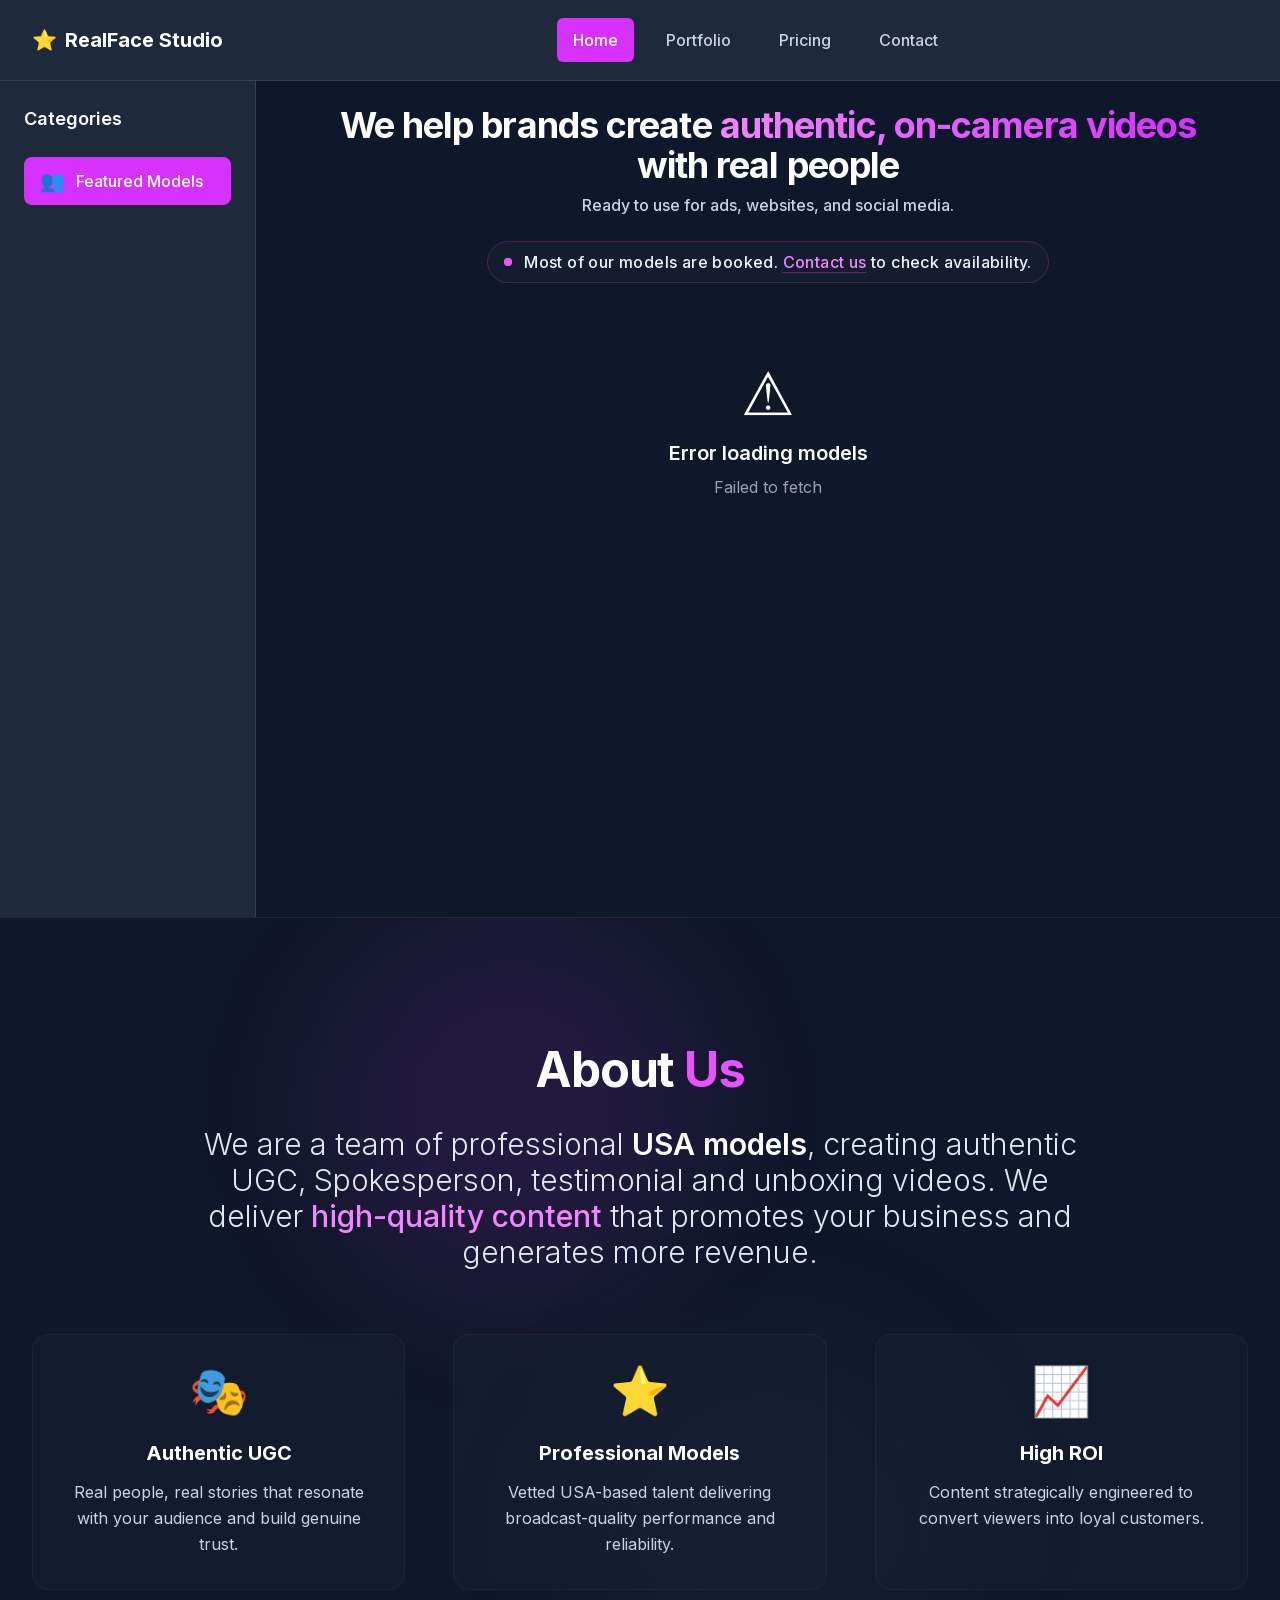
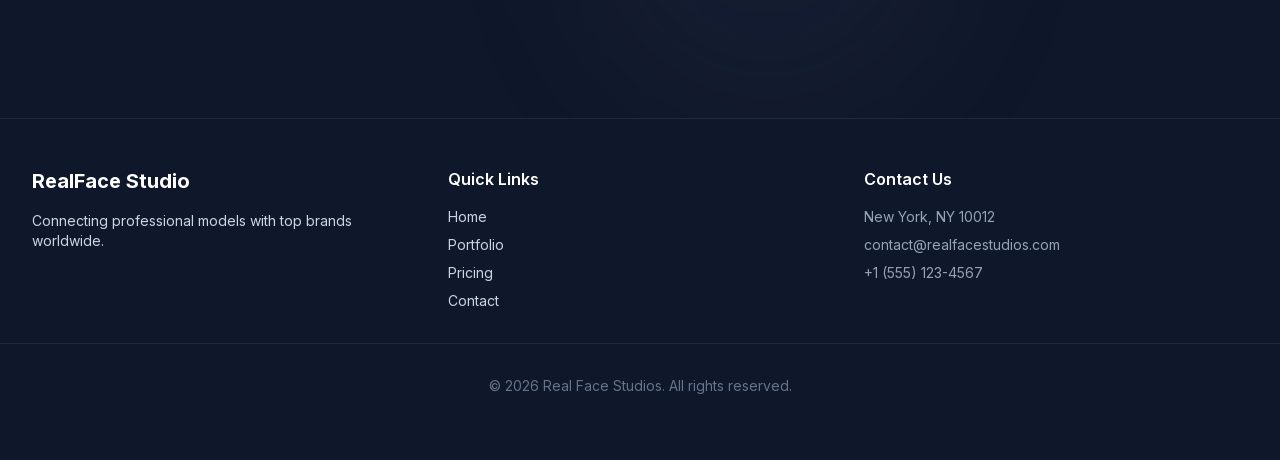
==== index.html @ 6bf62b98 "initial commit of realface studio app" ====
<!DOCTYPE html><html lang="en"><head><meta charSet="utf-8"/><meta name="viewport" content="width=device-width, initial-scale=1"/><link rel="preload" href="/_next/static/media/e4af272ccee01ff0-s.p.woff2" as="font" crossorigin="" type="font/woff2"/><link rel="stylesheet" href="/_next/static/css/78fd6d817c1ef994.css" crossorigin="" data-precedence="next"/><link rel="preload" as="script" fetchPriority="low" href="/_next/static/chunks/webpack-d167e881cf4f05d1.js" crossorigin=""/><script src="/_next/static/chunks/fd9d1056-32ebfd89680de79d.js" async="" crossorigin=""></script><script src="/_next/static/chunks/472-3ddfe5df2a9d2d48.js" async="" crossorigin=""></script><script src="/_next/static/chunks/main-app-21e04f82b79b4513.js" async="" crossorigin=""></script><script src="/_next/static/chunks/569-47d28bf33d768917.js" async=""></script><script src="/_next/static/chunks/846-f56c59300eda2d5d.js" async=""></script><script src="/_next/static/chunks/648-46286bd0dc8b2770.js" async=""></script><script src="/_next/static/chunks/app/page-80aabc726f6070ac.js" async=""></script><script src="/_next/static/chunks/app/layout-02c7192b5a749764.js" async=""></script><title>RealFace Studio - Professional Modeling Agency</title><meta name="description" content="RealFace Studio connects professional models with top brands for UGC, commercials, and more."/><link rel="shortcut icon" href="/icon.svg"/><link rel="icon" href="/icon.svg"/><link rel="apple-touch-icon" href="/icon.svg"/><meta name="next-size-adjust"/><script src="/_next/static/chunks/polyfills-c67a75d1b6f99dc8.js" crossorigin="" noModule=""></script></head><body class="__className_f367f3"><div class="flex flex-col min-h-screen"><div class="flex-grow"><div class="min-h-screen bg-primary-900"><header class="bg-primary-800 border-b border-primary-700 sticky top-0 z-40"><div class="max-w-7xl mx-auto px-3 sm:px-4 lg:px-8"><div class="flex justify-between items-center h-16 sm:h-20"><div class="flex items-center min-w-0"><div class="flex-shrink-0"><a class="flex items-center gap-1.5 sm:gap-2" href="/"><h1 class="text-base sm:text-xl font-bold text-white flex items-center gap-1.5 sm:gap-2"><span class="text-accent-500">⭐</span><span class="truncate">RealFace Studio</span></h1></a></div></div><nav class="hidden md:block"><div class="ml-10 flex items-baseline space-x-4"><a class="px-4 py-2.5 rounded-md text-base font-medium transition-colors text-white bg-accent-600" href="/">Home</a><a class="px-4 py-2.5 rounded-md text-base font-medium transition-colors text-primary-300 hover:text-white hover:bg-primary-700" href="/portfolio/">Portfolio</a><a class="px-4 py-2.5 rounded-md text-base font-medium transition-colors text-primary-300 hover:text-white hover:bg-primary-700" href="/pricing/">Pricing</a><a class="px-4 py-2.5 rounded-md text-base font-medium transition-colors text-primary-300 hover:text-white hover:bg-primary-700" href="/contact/">Contact</a></div></nav><div class="flex items-center gap-2 sm:gap-4"><button class="md:hidden text-primary-300 hover:text-white p-2 rounded-md transition-colors"><svg class="w-6 h-6" fill="none" stroke="currentColor" viewBox="0 0 24 24"><path stroke-linecap="round" stroke-linejoin="round" stroke-width="2" d="M4 6h16M4 12h16M4 18h16"></path></svg></button></div></div></div></header><div class="flex flex-col lg:flex-row"><div class="hidden lg:block"><aside class="hidden lg:block w-64 bg-primary-800 border-r border-primary-700 min-h-[calc(100vh-4rem)] sticky top-16"><div class="p-4 lg:p-6"><h3 class="text-lg font-semibold text-white mb-6">Categories</h3><nav class="space-y-2"><button class="category-btn active"><span class="text-xl w-6 h-6 flex items-center justify-center flex-shrink-0"><span>👥</span></span><span class="font-medium">Featured Models</span></button></nav></div></aside></div><div class="lg:hidden bg-primary-800 border-b border-primary-700 px-4 py-3 overflow-x-auto"><div class="flex gap-2 min-w-max"><button class="px-4 py-2 rounded-md text-sm font-medium whitespace-nowrap transition-colors bg-accent-600 text-white"><span class="mr-2">👥</span>Featured Models</button></div></div><main class="flex-1 pt-2 sm:pt-4 lg:pt-6 px-3 sm:px-4 lg:px-6"><div class="max-w-[1440px] mx-auto"><div class="mb-4 sm:mb-6 text-center max-w-4xl mx-auto"><h1 class="text-2xl sm:text-3xl md:text-4xl font-bold text-white mb-2 leading-tight tracking-tight">We help brands create <span class="text-transparent bg-clip-text bg-gradient-to-r from-accent-400 to-accent-600">authentic, on-camera videos</span> with real people</h1><p class="text-sm sm:text-base text-primary-300 font-medium">Ready to use for ads, websites, and social media.</p></div><div class="mb-4 flex justify-center"><button class="group relative px-4 py-2 bg-primary-800/40 backdrop-blur-md border border-accent-500/20 rounded-full overflow-hidden transition-all duration-500 hover:border-accent-500/50 hover:shadow-[0_0_30px_rgba(var(--accent-rgb),0.15)] hover:scale-[1.02] active:scale-95"><div class="flex items-center gap-3 text-sm sm:text-base"><span class="relative flex h-2 w-2"><span class="animate-ping absolute inline-flex h-full w-full rounded-full bg-accent-400 opacity-75"></span><span class="relative inline-flex rounded-full h-2 w-2 bg-accent-500"></span></span><span class="text-primary-100 font-medium tracking-wide group-hover:text-white transition-colors">Most of our models are booked. <span class="text-accent-400 group-hover:text-accent-300 underline underline-offset-4 decoration-accent-500/30 transition-colors">Contact us</span> to check availability.</span></div><div class="absolute inset-0 bg-gradient-to-r from-transparent via-accent-500/5 to-transparent -translate-x-full group-hover:translate-x-full transition-transform duration-1000"></div></button></div><div class="text-center py-16"><div class="text-6xl mb-4 animate-pulse">⏳</div><h3 class="text-xl font-semibold text-white mb-2">Loading models...</h3></div></div></main></div><section class="relative py-20 sm:py-24 lg:py-32 bg-primary-900 overflow-hidden border-t border-primary-800"><div class="absolute top-0 left-1/2 -translate-x-1/2 w-full h-full max-w-7xl pointer-events-none"><div class="absolute top-0 left-1/4 w-96 h-96 bg-accent-600/10 rounded-full blur-3xl"></div><div class="absolute bottom-0 right-1/4 w-96 h-96 bg-primary-600/10 rounded-full blur-3xl"></div></div><div class="relative max-w-7xl mx-auto px-4 sm:px-6 lg:px-8 text-center"><h2 class="text-3xl sm:text-4xl lg:text-5xl font-bold text-white mb-8 tracking-tight">About <span class="text-accent-500">Us</span></h2><div class="max-w-4xl mx-auto mb-16"><p class="text-xl sm:text-2xl lg:text-3xl text-primary-200 leading-relaxed font-light">We are a team of professional <span class="text-white font-semibold">USA models</span>, creating authentic UGC, Spokesperson, testimonial and unboxing videos. We deliver <span class="text-accent-400 font-medium">high-quality content</span> that promotes your business and generates more revenue.</p></div><div class="grid grid-cols-1 md:grid-cols-3 gap-8 lg:gap-12"><div class="p-8 rounded-2xl bg-primary-800/30 border border-primary-700/30 backdrop-blur-sm hover:bg-primary-800/50 transition-colors duration-300"><div class="text-5xl mb-6">🎭</div><h3 class="text-xl font-bold text-white mb-3">Authentic UGC</h3><p class="text-primary-300 leading-relaxed">Real people, real stories that resonate with your audience and build genuine trust.</p></div><div class="p-8 rounded-2xl bg-primary-800/30 border border-primary-700/30 backdrop-blur-sm hover:bg-primary-800/50 transition-colors duration-300"><div class="text-5xl mb-6">⭐</div><h3 class="text-xl font-bold text-white mb-3">Professional Models</h3><p class="text-primary-300 leading-relaxed">Vetted USA-based talent delivering broadcast-quality performance and reliability.</p></div><div class="p-8 rounded-2xl bg-primary-800/30 border border-primary-700/30 backdrop-blur-sm hover:bg-primary-800/50 transition-colors duration-300"><div class="text-5xl mb-6">📈</div><h3 class="text-xl font-bold text-white mb-3">High ROI</h3><p class="text-primary-300 leading-relaxed">Content strategically engineered to convert viewers into loyal customers.</p></div></div></div></section></div></div><footer class="bg-primary-950 border-t border-primary-800 py-12"><div class="max-w-7xl mx-auto px-4 sm:px-6 lg:px-8"><div class="grid grid-cols-1 md:grid-cols-3 gap-8 mb-8"><div><h3 class="text-xl font-bold text-white mb-4">RealFace Studio</h3><p class="text-primary-300 text-sm">Connecting professional models with top brands worldwide.</p></div><div><h3 class="text-white font-semibold mb-4">Quick Links</h3><ul class="space-y-2 text-sm"><li><a class="text-primary-300 hover:text-white transition-colors" href="/">Home</a></li><li><a class="text-primary-300 hover:text-white transition-colors" href="/portfolio/">Portfolio</a></li><li><a class="text-primary-300 hover:text-white transition-colors" href="/pricing/">Pricing</a></li><li><a class="text-primary-300 hover:text-white transition-colors" href="/contact/">Contact</a></li></ul></div><div><h3 class="text-white font-semibold mb-4">Contact Us</h3><ul class="space-y-2 text-sm text-primary-400"><li>New York, NY 10012</li><li>contact@realfacestudios.com</li><li>+1 (555) 123-4567</li></ul></div></div></div><div class="border-t border-primary-800 pt-8"><p class="text-primary-500 text-sm text-center">© <!-- -->2026<!-- --> Real Face Studios. All rights reserved.</p><div class="flex gap-4 justify-center mt-4"></div></div></footer></div><script src="/_next/static/chunks/webpack-d167e881cf4f05d1.js" crossorigin="" async=""></script><script>(self.__next_f=self.__next_f||[]).push([0]);self.__next_f.push([2,null])</script><script>self.__next_f.push([1,"1:HL[\"/_next/static/media/e4af272ccee01ff0-s.p.woff2\",\"font\",{\"crossOrigin\":\"\",\"type\":\"font/woff2\"}]\n2:HL[\"/_next/static/css/78fd6d817c1ef994.css\",\"style\",{\"crossOrigin\":\"\"}]\n0:\"$L3\"\n"])</script><script>self.__next_f.push([1,"4:I[3728,[],\"\"]\n6:I[9928,[],\"\"]\n7:I[6954,[],\"\"]\n8:I[7264,[],\"\"]\na:I[8297,[],\"\"]\nb:I[6802,[\"569\",\"static/chunks/569-47d28bf33d768917.js\",\"846\",\"static/chunks/846-f56c59300eda2d5d.js\",\"648\",\"static/chunks/648-46286bd0dc8b2770.js\",\"931\",\"static/chunks/app/page-80aabc726f6070ac.js\"],\"\"]\nc:I[9585,[\"569\",\"static/chunks/569-47d28bf33d768917.js\",\"185\",\"static/chunks/app/layout-02c7192b5a749764.js\"],\"\"]\nd:I[8006,[\"569\",\"static/chunks/569-47d28bf33d768917.js\",\"185\",\"static/chunks/app/layout-02c7192b5a749764.js\"],\"\"]\n"])</script><script>self.__next_f.push([1,"3:[[[\"$\",\"link\",\"0\",{\"rel\":\"stylesheet\",\"href\":\"/_next/static/css/78fd6d817c1ef994.css\",\"precedence\":\"next\",\"crossOrigin\":\"\"}]],[\"$\",\"$L4\",null,{\"buildId\":\"UuqcBj8hN9ZreSaHojXQX\",\"assetPrefix\":\"\",\"initialCanonicalUrl\":\"/\",\"initialTree\":[\"\",{\"children\":[\"__PAGE__\",{}]},\"$undefined\",\"$undefined\",true],\"initialHead\":[false,\"$L5\"],\"globalErrorComponent\":\"$6\",\"children\":[null,[\"$\",\"html\",null,{\"lang\":\"en\",\"children\":[\"$\",\"body\",null,{\"className\":\"__className_f367f3\",\"children\":[\"$\",\"div\",null,{\"className\":\"flex flex-col min-h-screen\",\"children\":[[\"$\",\"div\",null,{\"className\":\"flex-grow\",\"children\":[\"$\",\"$L7\",null,{\"parallelRouterKey\":\"children\",\"segmentPath\":[\"children\"],\"loading\":\"$undefined\",\"loadingStyles\":\"$undefined\",\"loadingScripts\":\"$undefined\",\"hasLoading\":false,\"error\":\"$undefined\",\"errorStyles\":\"$undefined\",\"errorScripts\":\"$undefined\",\"template\":[\"$\",\"$L8\",null,{}],\"templateStyles\":\"$undefined\",\"templateScripts\":\"$undefined\",\"notFound\":[[\"$\",\"title\",null,{\"children\":\"404: This page could not be found.\"}],[\"$\",\"div\",null,{\"style\":{\"fontFamily\":\"system-ui,\\\"Segoe UI\\\",Roboto,Helvetica,Arial,sans-serif,\\\"Apple Color Emoji\\\",\\\"Segoe UI Emoji\\\"\",\"height\":\"100vh\",\"textAlign\":\"center\",\"display\":\"flex\",\"flexDirection\":\"column\",\"alignItems\":\"center\",\"justifyContent\":\"center\"},\"children\":[\"$\",\"div\",null,{\"children\":[[\"$\",\"style\",null,{\"dangerouslySetInnerHTML\":{\"__html\":\"body{color:#000;background:#fff;margin:0}.next-error-h1{border-right:1px solid rgba(0,0,0,.3)}@media (prefers-color-scheme:dark){body{color:#fff;background:#000}.next-error-h1{border-right:1px solid rgba(255,255,255,.3)}}\"}}],[\"$\",\"h1\",null,{\"className\":\"next-error-h1\",\"style\":{\"display\":\"inline-block\",\"margin\":\"0 20px 0 0\",\"padding\":\"0 23px 0 0\",\"fontSize\":24,\"fontWeight\":500,\"verticalAlign\":\"top\",\"lineHeight\":\"49px\"},\"children\":\"404\"}],[\"$\",\"div\",null,{\"style\":{\"display\":\"inline-block\"},\"children\":[\"$\",\"h2\",null,{\"style\":{\"fontSize\":14,\"fontWeight\":400,\"lineHeight\":\"49px\",\"margin\":0},\"children\":\"This page could not be found.\"}]}]]}]}]],\"notFoundStyles\":[],\"initialChildNode\":[\"$L9\",[\"$\",\"$La\",null,{\"propsForComponent\":{\"params\":{}},\"Component\":\"$b\",\"isStaticGeneration\":true}],null],\"childPropSegment\":\"__PAGE__\",\"styles\":null}]}],[\"$\",\"$Lc\",null,{}],[\"$\",\"$Ld\",null,{}]]}]}]}],null]}]]\n"])</script><script>self.__next_f.push([1,"5:[[\"$\",\"meta\",\"0\",{\"name\":\"viewport\",\"content\":\"width=device-width, initial-scale=1\"}],[\"$\",\"meta\",\"1\",{\"charSet\":\"utf-8\"}],[\"$\",\"title\",\"2\",{\"children\":\"RealFace Studio - Professional Modeling Agency\"}],[\"$\",\"meta\",\"3\",{\"name\":\"description\",\"content\":\"RealFace Studio connects professional models with top brands for UGC, commercials, and more.\"}],[\"$\",\"link\",\"4\",{\"rel\":\"shortcut icon\",\"href\":\"/icon.svg\"}],[\"$\",\"link\",\"5\",{\"rel\":\"icon\",\"href\":\"/icon.svg\"}],[\"$\",\"link\",\"6\",{\"rel\":\"apple-touch-icon\",\"href\":\"/icon.svg\"}],[\"$\",\"meta\",\"7\",{\"name\":\"next-size-adjust\"}]]\n"])</script><script>self.__next_f.push([1,"9:null\n"])</script><script>self.__next_f.push([1,""])</script></body></html>
---- _next/static/css/78fd6d817c1ef994.css ----
@font-face{font-family:__Inter_f367f3;font-style:normal;font-weight:100 900;font-display:swap;src:url(/_next/static/media/ba9851c3c22cd980-s.woff2) format("woff2");unicode-range:U+0460-052f,U+1c80-1c8a,U+20b4,U+2de0-2dff,U+a640-a69f,U+fe2e-fe2f}@font-face{font-family:__Inter_f367f3;font-style:normal;font-weight:100 900;font-display:swap;src:url(/_next/static/media/21350d82a1f187e9-s.woff2) format("woff2");unicode-range:U+0301,U+0400-045f,U+0490-0491,U+04b0-04b1,U+2116}@font-face{font-family:__Inter_f367f3;font-style:normal;font-weight:100 900;font-display:swap;src:url(/_next/static/media/c5fe6dc8356a8c31-s.woff2) format("woff2");unicode-range:U+1f??}@font-face{font-family:__Inter_f367f3;font-style:normal;font-weight:100 900;font-display:swap;src:url(/_next/static/media/19cfc7226ec3afaa-s.woff2) format("woff2");unicode-range:U+0370-0377,U+037a-037f,U+0384-038a,U+038c,U+038e-03a1,U+03a3-03ff}@font-face{font-family:__Inter_f367f3;font-style:normal;font-weight:100 900;font-display:swap;src:url(/_next/static/media/df0a9ae256c0569c-s.woff2) format("woff2");unicode-range:U+0102-0103,U+0110-0111,U+0128-0129,U+0168-0169,U+01a0-01a1,U+01af-01b0,U+0300-0301,U+0303-0304,U+0308-0309,U+0323,U+0329,U+1ea0-1ef9,U+20ab}@font-face{font-family:__Inter_f367f3;font-style:normal;font-weight:100 900;font-display:swap;src:url(/_next/static/media/8e9860b6e62d6359-s.woff2) format("woff2");unicode-range:U+0100-02ba,U+02bd-02c5,U+02c7-02cc,U+02ce-02d7,U+02dd-02ff,U+0304,U+0308,U+0329,U+1d00-1dbf,U+1e00-1e9f,U+1ef2-1eff,U+2020,U+20a0-20ab,U+20ad-20c0,U+2113,U+2c60-2c7f,U+a720-a7ff}@font-face{font-family:__Inter_f367f3;font-style:normal;font-weight:100 900;font-display:swap;src:url(/_next/static/media/e4af272ccee01ff0-s.p.woff2) format("woff2");unicode-range:U+00??,U+0131,U+0152-0153,U+02bb-02bc,U+02c6,U+02da,U+02dc,U+0304,U+0308,U+0329,U+2000-206f,U+20ac,U+2122,U+2191,U+2193,U+2212,U+2215,U+feff,U+fffd}@font-face{font-family:__Inter_Fallback_f367f3;src:local("Arial");ascent-override:90.20%;descent-override:22.48%;line-gap-override:0.00%;size-adjust:107.40%}.__className_f367f3{font-family:__Inter_f367f3,__Inter_Fallback_f367f3,system-ui,arial;font-style:normal}*,:after,:before{--tw-border-spacing-x:0;--tw-border-spacing-y:0;--tw-translate-x:0;--tw-translate-y:0;--tw-rotate:0;--tw-skew-x:0;--tw-skew-y:0;--tw-scale-x:1;--tw-scale-y:1;--tw-pan-x: ;--tw-pan-y: ;--tw-pinch-zoom: ;--tw-scroll-snap-strictness:proximity;--tw-gradient-from-position: ;--tw-gradient-via-position: ;--tw-gradient-to-position: ;--tw-ordinal: ;--tw-slashed-zero: ;--tw-numeric-figure: ;--tw-numeric-spacing: ;--tw-numeric-fraction: ;--tw-ring-inset: ;--tw-ring-offset-width:0px;--tw-ring-offset-color:#fff;--tw-ring-color:rgba(59,130,246,.5);--tw-ring-offset-shadow:0 0 #0000;--tw-ring-shadow:0 0 #0000;--tw-shadow:0 0 #0000;--tw-shadow-colored:0 0 #0000;--tw-blur: ;--tw-brightness: ;--tw-contrast: ;--tw-grayscale: ;--tw-hue-rotate: ;--tw-invert: ;--tw-saturate: ;--tw-sepia: ;--tw-drop-shadow: ;--tw-backdrop-blur: ;--tw-backdrop-brightness: ;--tw-backdrop-contrast: ;--tw-backdrop-grayscale: ;--tw-backdrop-hue-rotate: ;--tw-backdrop-invert: ;--tw-backdrop-opacity: ;--tw-backdrop-saturate: ;--tw-backdrop-sepia: ;--tw-contain-size: ;--tw-contain-layout: ;--tw-contain-paint: ;--tw-contain-style: }::backdrop{--tw-border-spacing-x:0;--tw-border-spacing-y:0;--tw-translate-x:0;--tw-translate-y:0;--tw-rotate:0;--tw-skew-x:0;--tw-skew-y:0;--tw-scale-x:1;--tw-scale-y:1;--tw-pan-x: ;--tw-pan-y: ;--tw-pinch-zoom: ;--tw-scroll-snap-strictness:proximity;--tw-gradient-from-position: ;--tw-gradient-via-position: ;--tw-gradient-to-position: ;--tw-ordinal: ;--tw-slashed-zero: ;--tw-numeric-figure: ;--tw-numeric-spacing: ;--tw-numeric-fraction: ;--tw-ring-inset: ;--tw-ring-offset-width:0px;--tw-ring-offset-color:#fff;--tw-ring-color:rgba(59,130,246,.5);--tw-ring-offset-shadow:0 0 #0000;--tw-ring-shadow:0 0 #0000;--tw-shadow:0 0 #0000;--tw-shadow-colored:0 0 #0000;--tw-blur: ;--tw-brightness: ;--tw-contrast: ;--tw-grayscale: ;--tw-hue-rotate: ;--tw-invert: ;--tw-saturate: ;--tw-sepia: ;--tw-drop-shadow: ;--tw-backdrop-blur: ;--tw-backdrop-brightness: ;--tw-backdrop-contrast: ;--tw-backdrop-grayscale: ;--tw-backdrop-hue-rotate: ;--tw-backdrop-invert: ;--tw-backdrop-opacity: ;--tw-backdrop-saturate: ;--tw-backdrop-sepia: ;--tw-contain-size: ;--tw-contain-layout: ;--tw-contain-paint: ;--tw-contain-style: }/*
! tailwindcss v3.4.18 | MIT License | https://tailwindcss.com
*/*,:after,:before{box-sizing:border-box;border:0 solid #e5e7eb}:after,:before{--tw-content:""}:host,html{line-height:1.5;-webkit-text-size-adjust:100%;-moz-tab-size:4;-o-tab-size:4;tab-size:4;font-family:ui-sans-serif,system-ui,sans-serif,Apple Color Emoji,Segoe UI Emoji,Segoe UI Symbol,Noto Color Emoji;font-feature-settings:normal;font-variation-settings:normal;-webkit-tap-highlight-color:transparent}body{margin:0;line-height:inherit}hr{height:0;color:inherit;border-top-width:1px}abbr:where([title]){-webkit-text-decoration:underline dotted;text-decoration:underline dotted}h1,h2,h3,h4,h5,h6{font-size:inherit;font-weight:inherit}a{color:inherit;text-decoration:inherit}b,strong{font-weight:bolder}code,kbd,pre,samp{font-family:ui-monospace,SFMono-Regular,Menlo,Monaco,Consolas,Liberation Mono,Courier New,monospace;font-feature-settings:normal;font-variation-settings:normal;font-size:1em}small{font-size:80%}sub,sup{font-size:75%;line-height:0;position:relative;vertical-align:baseline}sub{bottom:-.25em}sup{top:-.5em}table{text-indent:0;border-color:inherit;border-collapse:collapse}button,input,optgroup,select,textarea{font-family:inherit;font-feature-settings:inherit;font-variation-settings:inherit;font-size:100%;font-weight:inherit;line-height:inherit;letter-spacing:inherit;color:inherit;margin:0;padding:0}button,select{text-transform:none}button,input:where([type=button]),input:where([type=reset]),input:where([type=submit]){-webkit-appearance:button;background-color:transparent;background-image:none}:-moz-focusring{outline:auto}:-moz-ui-invalid{box-shadow:none}progress{vertical-align:baseline}::-webkit-inner-spin-button,::-webkit-outer-spin-button{height:auto}[type=search]{-webkit-appearance:textfield;outline-offset:-2px}::-webkit-search-decoration{-webkit-appearance:none}::-webkit-file-upload-button{-webkit-appearance:button;font:inherit}summary{display:list-item}blockquote,dd,dl,figure,h1,h2,h3,h4,h5,h6,hr,p,pre{margin:0}fieldset{margin:0}fieldset,legend{padding:0}menu,ol,ul{list-style:none;margin:0;padding:0}dialog{padding:0}textarea{resize:vertical}input::-moz-placeholder,textarea::-moz-placeholder{opacity:1;color:#9ca3af}input::placeholder,textarea::placeholder{opacity:1;color:#9ca3af}[role=button],button{cursor:pointer}:disabled{cursor:default}audio,canvas,embed,iframe,img,object,svg,video{display:block;vertical-align:middle}img,video{max-width:100%;height:auto}[hidden]:where(:not([hidden=until-found])){display:none}html{scroll-behavior:smooth}body{background-color:rgb(15 23 42/var(--tw-bg-opacity,1));font-family:ui-sans-serif,system-ui,sans-serif,Apple Color Emoji,Segoe UI Emoji,Segoe UI Symbol,Noto Color Emoji}.btn-primary,body{--tw-bg-opacity:1;--tw-text-opacity:1;color:rgb(255 255 255/var(--tw-text-opacity,1))}.btn-primary{border-radius:.5rem;background-color:rgb(214 49 255/var(--tw-bg-opacity,1));padding:.5rem 1.5rem;font-weight:500;transition-property:color,background-color,border-color,text-decoration-color,fill,stroke;transition-timing-function:cubic-bezier(.4,0,.2,1);transition-duration:.2s}.btn-primary:hover{--tw-bg-opacity:1;background-color:rgb(184 24 217/var(--tw-bg-opacity,1))}.card,.video-card{border-radius:.75rem;border-width:1px;--tw-border-opacity:1;border-color:rgb(51 65 85/var(--tw-border-opacity,1));--tw-bg-opacity:1;background-color:rgb(30 41 59/var(--tw-bg-opacity,1));--tw-shadow:0 10px 15px -3px rgba(0,0,0,.1),0 4px 6px -4px rgba(0,0,0,.1);--tw-shadow-colored:0 10px 15px -3px var(--tw-shadow-color),0 4px 6px -4px var(--tw-shadow-color);box-shadow:var(--tw-ring-offset-shadow,0 0 #0000),var(--tw-ring-shadow,0 0 #0000),var(--tw-shadow)}.video-card{overflow:hidden;transition-property:all;transition-timing-function:cubic-bezier(.4,0,.2,1);transition-duration:.3s}.video-card:hover{--tw-scale-x:1.05;--tw-scale-y:1.05;transform:translate(var(--tw-translate-x),var(--tw-translate-y)) rotate(var(--tw-rotate)) skewX(var(--tw-skew-x)) skewY(var(--tw-skew-y)) scaleX(var(--tw-scale-x)) scaleY(var(--tw-scale-y));--tw-shadow:0 20px 25px -5px rgba(0,0,0,.1),0 8px 10px -6px rgba(0,0,0,.1);--tw-shadow-colored:0 20px 25px -5px var(--tw-shadow-color),0 8px 10px -6px var(--tw-shadow-color);box-shadow:var(--tw-ring-offset-shadow,0 0 #0000),var(--tw-ring-shadow,0 0 #0000),var(--tw-shadow)}.category-btn{display:flex;width:100%;align-items:center;gap:.75rem;border-radius:.5rem;padding:.75rem 1rem;text-align:left;transition-property:all;transition-timing-function:cubic-bezier(.4,0,.2,1);transition-duration:.2s}.category-btn:hover{--tw-bg-opacity:1;background-color:rgb(51 65 85/var(--tw-bg-opacity,1))}.category-btn.active{--tw-bg-opacity:1;background-color:rgb(214 49 255/var(--tw-bg-opacity,1));--tw-text-opacity:1;color:rgb(255 255 255/var(--tw-text-opacity,1))}.sr-only{position:absolute;width:1px;height:1px;padding:0;margin:-1px;overflow:hidden;clip:rect(0,0,0,0);white-space:nowrap;border-width:0}.pointer-events-none{pointer-events:none}.static{position:static}.fixed{position:fixed}.absolute{position:absolute}.relative{position:relative}.sticky{position:sticky}.inset-0{inset:0}.-right-1{right:-.25rem}.-top-1{top:-.25rem}.bottom-0{bottom:0}.bottom-1{bottom:.25rem}.bottom-2{bottom:.5rem}.bottom-24{bottom:6rem}.bottom-4{bottom:1rem}.bottom-6{bottom:1.5rem}.left-0{left:0}.left-1\/2{left:50%}.left-1\/4{left:25%}.left-3{left:.75rem}.left-4{left:1rem}.right-0{right:0}.right-1{right:.25rem}.right-1\/4{right:25%}.right-2{right:.5rem}.right-3{right:.75rem}.right-4{right:1rem}.right-6{right:1.5rem}.top-0{top:0}.top-1\/2{top:50%}.top-16{top:4rem}.top-2{top:.5rem}.top-3{top:.75rem}.top-4{top:1rem}.-z-10{z-index:-10}.z-10{z-index:10}.z-30{z-index:30}.z-40{z-index:40}.z-50{z-index:50}.col-span-2{grid-column:span 2/span 2}.mx-auto{margin-left:auto;margin-right:auto}.mb-1{margin-bottom:.25rem}.mb-1\.5{margin-bottom:.375rem}.mb-10{margin-bottom:2.5rem}.mb-16{margin-bottom:4rem}.mb-2{margin-bottom:.5rem}.mb-3{margin-bottom:.75rem}.mb-4{margin-bottom:1rem}.mb-6{margin-bottom:1.5rem}.mb-8{margin-bottom:2rem}.ml-10{margin-left:2.5rem}.mr-2{margin-right:.5rem}.mt-0\.5{margin-top:.125rem}.mt-1{margin-top:.25rem}.mt-2{margin-top:.5rem}.mt-20{margin-top:5rem}.mt-3{margin-top:.75rem}.mt-4{margin-top:1rem}.line-clamp-1{-webkit-line-clamp:1}.line-clamp-1,.line-clamp-2{overflow:hidden;display:-webkit-box;-webkit-box-orient:vertical}.line-clamp-2{-webkit-line-clamp:2}.line-clamp-3{overflow:hidden;display:-webkit-box;-webkit-box-orient:vertical;-webkit-line-clamp:3}.block{display:block}.inline-block{display:inline-block}.flex{display:flex}.inline-flex{display:inline-flex}.grid{display:grid}.hidden{display:none}.aspect-\[3\/4\]{aspect-ratio:3/4}.aspect-video{aspect-ratio:16/9}.h-1\.5{height:.375rem}.h-10{height:2.5rem}.h-12{height:3rem}.h-16{height:4rem}.h-2{height:.5rem}.h-20{height:5rem}.h-24{height:6rem}.h-3{height:.75rem}.h-3\.5{height:.875rem}.h-32{height:8rem}.h-4{height:1rem}.h-48{height:12rem}.h-5{height:1.25rem}.h-6{height:1.5rem}.h-64{height:16rem}.h-8{height:2rem}.h-96{height:24rem}.h-\[calc\(95vh-5rem\)\]{height:calc(95vh - 5rem)}.h-full{height:100%}.max-h-48{max-height:12rem}.max-h-64{max-height:16rem}.max-h-\[400px\]{max-height:400px}.max-h-\[90vh\]{max-height:90vh}.max-h-\[95vh\]{max-height:95vh}.max-h-\[98vh\]{max-height:98vh}.max-h-full{max-height:100%}.min-h-0{min-height:0}.min-h-\[calc\(100vh-4rem\)\]{min-height:calc(100vh - 4rem)}.min-h-screen{min-height:100vh}.w-1\.5{width:.375rem}.w-10{width:2.5rem}.w-12{width:3rem}.w-16{width:4rem}.w-2{width:.5rem}.w-24{width:6rem}.w-3{width:.75rem}.w-3\.5{width:.875rem}.w-32{width:8rem}.w-4{width:1rem}.w-48{width:12rem}.w-5{width:1.25rem}.w-6{width:1.5rem}.w-64{width:16rem}.w-8{width:2rem}.w-96{width:24rem}.w-auto{width:auto}.w-full{width:100%}.min-w-0{min-width:0}.min-w-\[100px\]{min-width:100px}.min-w-\[120px\]{min-width:120px}.min-w-\[50px\]{min-width:50px}.min-w-max{min-width:-moz-max-content;min-width:max-content}.max-w-0{max-width:0}.max-w-2xl{max-width:42rem}.max-w-3xl{max-width:48rem}.max-w-4xl{max-width:56rem}.max-w-5xl{max-width:64rem}.max-w-6xl{max-width:72rem}.max-w-7xl{max-width:80rem}.max-w-\[1440px\]{max-width:1440px}.max-w-\[98vw\]{max-width:98vw}.max-w-full{max-width:100%}.max-w-md{max-width:28rem}.flex-1{flex:1 1 0%}.flex-shrink-0{flex-shrink:0}.flex-grow{flex-grow:1}.-translate-x-1\/2{--tw-translate-x:-50%}.-translate-x-1\/2,.-translate-x-4{transform:translate(var(--tw-translate-x),var(--tw-translate-y)) rotate(var(--tw-rotate)) skewX(var(--tw-skew-x)) skewY(var(--tw-skew-y)) scaleX(var(--tw-scale-x)) scaleY(var(--tw-scale-y))}.-translate-x-4{--tw-translate-x:-1rem}.-translate-x-full{--tw-translate-x:-100%}.-translate-x-full,.-translate-y-1\/2{transform:translate(var(--tw-translate-x),var(--tw-translate-y)) rotate(var(--tw-rotate)) skewX(var(--tw-skew-x)) skewY(var(--tw-skew-y)) scaleX(var(--tw-scale-x)) scaleY(var(--tw-scale-y))}.-translate-y-1\/2{--tw-translate-y:-50%}.translate-x-0{--tw-translate-x:0px}.translate-x-0,.translate-y-0{transform:translate(var(--tw-translate-x),var(--tw-translate-y)) rotate(var(--tw-rotate)) skewX(var(--tw-skew-x)) skewY(var(--tw-skew-y)) scaleX(var(--tw-scale-x)) scaleY(var(--tw-scale-y))}.translate-y-0{--tw-translate-y:0px}.translate-y-1\/4{--tw-translate-y:25%}.translate-y-1\/4,.translate-y-4{transform:translate(var(--tw-translate-x),var(--tw-translate-y)) rotate(var(--tw-rotate)) skewX(var(--tw-skew-x)) skewY(var(--tw-skew-y)) scaleX(var(--tw-scale-x)) scaleY(var(--tw-scale-y))}.translate-y-4{--tw-translate-y:1rem}.rotate-\[360deg\]{--tw-rotate:360deg}.rotate-\[360deg\],.scale-0{transform:translate(var(--tw-translate-x),var(--tw-translate-y)) rotate(var(--tw-rotate)) skewX(var(--tw-skew-x)) skewY(var(--tw-skew-y)) scaleX(var(--tw-scale-x)) scaleY(var(--tw-scale-y))}.scale-0{--tw-scale-x:0;--tw-scale-y:0}.scale-100{--tw-scale-x:1;--tw-scale-y:1}.scale-100,.scale-110{transform:translate(var(--tw-translate-x),var(--tw-translate-y)) rotate(var(--tw-rotate)) skewX(var(--tw-skew-x)) skewY(var(--tw-skew-y)) scaleX(var(--tw-scale-x)) scaleY(var(--tw-scale-y))}.scale-110{--tw-scale-x:1.1;--tw-scale-y:1.1}.scale-50{--tw-scale-x:.5;--tw-scale-y:.5}.scale-50,.transform{transform:translate(var(--tw-translate-x),var(--tw-translate-y)) rotate(var(--tw-rotate)) skewX(var(--tw-skew-x)) skewY(var(--tw-skew-y)) scaleX(var(--tw-scale-x)) scaleY(var(--tw-scale-y))}@keyframes ping{75%,to{transform:scale(2);opacity:0}}.animate-ping{animation:ping 1s cubic-bezier(0,0,.2,1) infinite}@keyframes pulse{50%{opacity:.5}}.animate-pulse{animation:pulse 2s cubic-bezier(.4,0,.6,1) infinite}@keyframes spin{to{transform:rotate(1turn)}}.animate-spin{animation:spin 1s linear infinite}.cursor-not-allowed{cursor:not-allowed}.cursor-pointer{cursor:pointer}.resize-none{resize:none}.appearance-none{-webkit-appearance:none;-moz-appearance:none;appearance:none}.grid-cols-1{grid-template-columns:repeat(1,minmax(0,1fr))}.grid-cols-2{grid-template-columns:repeat(2,minmax(0,1fr))}.grid-rows-\[auto\2c 1fr\]{grid-template-rows:auto 1fr}.flex-col{flex-direction:column}.flex-wrap{flex-wrap:wrap}.items-start{align-items:flex-start}.items-end{align-items:flex-end}.items-center{align-items:center}.items-baseline{align-items:baseline}.justify-center{justify-content:center}.justify-between{justify-content:space-between}.gap-0{gap:0}.gap-0\.5{gap:.125rem}.gap-1{gap:.25rem}.gap-1\.5{gap:.375rem}.gap-2{gap:.5rem}.gap-3{gap:.75rem}.gap-4{gap:1rem}.gap-6{gap:1.5rem}.gap-8{gap:2rem}.space-x-2>:not([hidden])~:not([hidden]){--tw-space-x-reverse:0;margin-right:calc(.5rem * var(--tw-space-x-reverse));margin-left:calc(.5rem * calc(1 - var(--tw-space-x-reverse)))}.space-x-4>:not([hidden])~:not([hidden]){--tw-space-x-reverse:0;margin-right:calc(1rem * var(--tw-space-x-reverse));margin-left:calc(1rem * calc(1 - var(--tw-space-x-reverse)))}.space-y-1>:not([hidden])~:not([hidden]){--tw-space-y-reverse:0;margin-top:calc(.25rem * calc(1 - var(--tw-space-y-reverse)));margin-bottom:calc(.25rem * var(--tw-space-y-reverse))}.space-y-2>:not([hidden])~:not([hidden]){--tw-space-y-reverse:0;margin-top:calc(.5rem * calc(1 - var(--tw-space-y-reverse)));margin-bottom:calc(.5rem * var(--tw-space-y-reverse))}.space-y-20>:not([hidden])~:not([hidden]){--tw-space-y-reverse:0;margin-top:calc(5rem * calc(1 - var(--tw-space-y-reverse)));margin-bottom:calc(5rem * var(--tw-space-y-reverse))}.space-y-3>:not([hidden])~:not([hidden]){--tw-space-y-reverse:0;margin-top:calc(.75rem * calc(1 - var(--tw-space-y-reverse)));margin-bottom:calc(.75rem * var(--tw-space-y-reverse))}.space-y-4>:not([hidden])~:not([hidden]){--tw-space-y-reverse:0;margin-top:calc(1rem * calc(1 - var(--tw-space-y-reverse)));margin-bottom:calc(1rem * var(--tw-space-y-reverse))}.space-y-6>:not([hidden])~:not([hidden]){--tw-space-y-reverse:0;margin-top:calc(1.5rem * calc(1 - var(--tw-space-y-reverse)));margin-bottom:calc(1.5rem * var(--tw-space-y-reverse))}.overflow-hidden{overflow:hidden}.overflow-x-auto{overflow-x:auto}.overflow-y-auto{overflow-y:auto}.truncate{overflow:hidden;text-overflow:ellipsis}.truncate,.whitespace-nowrap{white-space:nowrap}.whitespace-pre-line{white-space:pre-line}.break-words{overflow-wrap:break-word}.break-all{word-break:break-all}.rounded{border-radius:.25rem}.rounded-2xl{border-radius:1rem}.rounded-full{border-radius:9999px}.rounded-lg{border-radius:.5rem}.rounded-md{border-radius:.375rem}.rounded-xl{border-radius:.75rem}.rounded-bl-lg{border-bottom-left-radius:.5rem}.border{border-width:1px}.border-0{border-width:0}.border-2{border-width:2px}.border-b{border-bottom-width:1px}.border-r{border-right-width:1px}.border-t{border-top-width:1px}.border-accent-500{--tw-border-opacity:1;border-color:rgb(233 83 255/var(--tw-border-opacity,1))}.border-accent-500\/20{border-color:rgba(233,83,255,.2)}.border-accent-600{--tw-border-opacity:1;border-color:rgb(214 49 255/var(--tw-border-opacity,1))}.border-green-500{--tw-border-opacity:1;border-color:rgb(34 197 94/var(--tw-border-opacity,1))}.border-primary-500{--tw-border-opacity:1;border-color:rgb(100 116 139/var(--tw-border-opacity,1))}.border-primary-600{--tw-border-opacity:1;border-color:rgb(71 85 105/var(--tw-border-opacity,1))}.border-primary-700{--tw-border-opacity:1;border-color:rgb(51 65 85/var(--tw-border-opacity,1))}.border-primary-700\/30{border-color:rgba(51,65,85,.3)}.border-primary-800{--tw-border-opacity:1;border-color:rgb(30 41 59/var(--tw-border-opacity,1))}.border-red-500{--tw-border-opacity:1;border-color:rgb(239 68 68/var(--tw-border-opacity,1))}.border-white\/10{border-color:hsla(0,0%,100%,.1)}.border-white\/20{border-color:hsla(0,0%,100%,.2)}.border-white\/30{border-color:hsla(0,0%,100%,.3)}.border-yellow-600\/50{border-color:rgba(202,138,4,.5)}.bg-accent-400{--tw-bg-opacity:1;background-color:rgb(241 134 255/var(--tw-bg-opacity,1))}.bg-accent-500{--tw-bg-opacity:1;background-color:rgb(233 83 255/var(--tw-bg-opacity,1))}.bg-accent-600{--tw-bg-opacity:1;background-color:rgb(214 49 255/var(--tw-bg-opacity,1))}.bg-accent-600\/10{background-color:rgba(214,49,255,.1)}.bg-accent-600\/5{background-color:rgba(214,49,255,.05)}.bg-black{--tw-bg-opacity:1;background-color:rgb(0 0 0/var(--tw-bg-opacity,1))}.bg-black\/0{background-color:transparent}.bg-black\/20{background-color:rgba(0,0,0,.2)}.bg-black\/30{background-color:rgba(0,0,0,.3)}.bg-black\/40{background-color:rgba(0,0,0,.4)}.bg-black\/50{background-color:rgba(0,0,0,.5)}.bg-black\/60{background-color:rgba(0,0,0,.6)}.bg-black\/75{background-color:rgba(0,0,0,.75)}.bg-blue-600{--tw-bg-opacity:1;background-color:rgb(37 99 235/var(--tw-bg-opacity,1))}.bg-blue-700{--tw-bg-opacity:1;background-color:rgb(29 78 216/var(--tw-bg-opacity,1))}.bg-green-400{--tw-bg-opacity:1;background-color:rgb(74 222 128/var(--tw-bg-opacity,1))}.bg-green-600{--tw-bg-opacity:1;background-color:rgb(22 163 74/var(--tw-bg-opacity,1))}.bg-primary-600{--tw-bg-opacity:1;background-color:rgb(71 85 105/var(--tw-bg-opacity,1))}.bg-primary-600\/10{background-color:rgba(71,85,105,.1)}.bg-primary-700{--tw-bg-opacity:1;background-color:rgb(51 65 85/var(--tw-bg-opacity,1))}.bg-primary-800{--tw-bg-opacity:1;background-color:rgb(30 41 59/var(--tw-bg-opacity,1))}.bg-primary-800\/30{background-color:rgba(30,41,59,.3)}.bg-primary-800\/40{background-color:rgba(30,41,59,.4)}.bg-primary-800\/50{background-color:rgba(30,41,59,.5)}.bg-primary-900{--tw-bg-opacity:1;background-color:rgb(15 23 42/var(--tw-bg-opacity,1))}.bg-red-500\/20{background-color:rgba(239,68,68,.2)}.bg-red-600{--tw-bg-opacity:1;background-color:rgb(220 38 38/var(--tw-bg-opacity,1))}.bg-sky-500{--tw-bg-opacity:1;background-color:rgb(14 165 233/var(--tw-bg-opacity,1))}.bg-white{--tw-bg-opacity:1;background-color:rgb(255 255 255/var(--tw-bg-opacity,1))}.bg-white\/10{background-color:hsla(0,0%,100%,.1)}.bg-white\/20{background-color:hsla(0,0%,100%,.2)}.bg-white\/90{background-color:hsla(0,0%,100%,.9)}.bg-yellow-900\/30{background-color:rgba(113,63,18,.3)}.bg-opacity-0{--tw-bg-opacity:0}.bg-opacity-50{--tw-bg-opacity:0.5}.bg-opacity-75{--tw-bg-opacity:0.75}.bg-gradient-to-b{background-image:linear-gradient(to bottom,var(--tw-gradient-stops))}.bg-gradient-to-r{background-image:linear-gradient(to right,var(--tw-gradient-stops))}.bg-gradient-to-t{background-image:linear-gradient(to top,var(--tw-gradient-stops))}.from-accent-400{--tw-gradient-from:#f186ff var(--tw-gradient-from-position);--tw-gradient-to:rgba(241,134,255,0) var(--tw-gradient-to-position);--tw-gradient-stops:var(--tw-gradient-from),var(--tw-gradient-to)}.from-accent-600{--tw-gradient-from:#d631ff var(--tw-gradient-from-position);--tw-gradient-to:rgba(214,49,255,0) var(--tw-gradient-to-position);--tw-gradient-stops:var(--tw-gradient-from),var(--tw-gradient-to)}.from-black\/60{--tw-gradient-from:rgba(0,0,0,.6) var(--tw-gradient-from-position);--tw-gradient-to:transparent var(--tw-gradient-to-position);--tw-gradient-stops:var(--tw-gradient-from),var(--tw-gradient-to)}.from-primary-800{--tw-gradient-from:#1e293b var(--tw-gradient-from-position);--tw-gradient-to:rgba(30,41,59,0) var(--tw-gradient-to-position);--tw-gradient-stops:var(--tw-gradient-from),var(--tw-gradient-to)}.from-primary-900\/90{--tw-gradient-from:rgba(15,23,42,.9) var(--tw-gradient-from-position);--tw-gradient-to:rgba(15,23,42,0) var(--tw-gradient-to-position);--tw-gradient-stops:var(--tw-gradient-from),var(--tw-gradient-to)}.from-purple-600{--tw-gradient-from:#9333ea var(--tw-gradient-from-position);--tw-gradient-to:rgba(147,51,234,0) var(--tw-gradient-to-position);--tw-gradient-stops:var(--tw-gradient-from),var(--tw-gradient-to)}.from-transparent{--tw-gradient-from:transparent var(--tw-gradient-from-position);--tw-gradient-to:transparent var(--tw-gradient-to-position);--tw-gradient-stops:var(--tw-gradient-from),var(--tw-gradient-to)}.from-white{--tw-gradient-from:#fff var(--tw-gradient-from-position);--tw-gradient-to:hsla(0,0%,100%,0) var(--tw-gradient-to-position);--tw-gradient-stops:var(--tw-gradient-from),var(--tw-gradient-to)}.via-accent-500\/5{--tw-gradient-to:rgba(233,83,255,0) var(--tw-gradient-to-position);--tw-gradient-stops:var(--tw-gradient-from),rgba(233,83,255,.05) var(--tw-gradient-via-position),var(--tw-gradient-to)}.via-transparent{--tw-gradient-to:transparent var(--tw-gradient-to-position);--tw-gradient-stops:var(--tw-gradient-from),transparent var(--tw-gradient-via-position),var(--tw-gradient-to)}.to-accent-600{--tw-gradient-to:#d631ff var(--tw-gradient-to-position)}.to-accent-700{--tw-gradient-to:#b818d9 var(--tw-gradient-to-position)}.to-pink-600{--tw-gradient-to:#db2777 var(--tw-gradient-to-position)}.to-primary-400{--tw-gradient-to:#94a3b8 var(--tw-gradient-to-position)}.to-primary-900{--tw-gradient-to:#0f172a var(--tw-gradient-to-position)}.to-transparent{--tw-gradient-to:transparent var(--tw-gradient-to-position)}.bg-clip-text{-webkit-background-clip:text;background-clip:text}.object-contain{-o-object-fit:contain;object-fit:contain}.object-cover{-o-object-fit:cover;object-fit:cover}.p-1{padding:.25rem}.p-1\.5{padding:.375rem}.p-2{padding:.5rem}.p-3{padding:.75rem}.p-4{padding:1rem}.p-6{padding:1.5rem}.p-8{padding:2rem}.px-1{padding-left:.25rem;padding-right:.25rem}.px-1\.5{padding-left:.375rem;padding-right:.375rem}.px-2{padding-left:.5rem;padding-right:.5rem}.px-3{padding-left:.75rem;padding-right:.75rem}.px-4{padding-left:1rem;padding-right:1rem}.px-6{padding-left:1.5rem;padding-right:1.5rem}.px-8{padding-left:2rem;padding-right:2rem}.py-0\.5{padding-top:.125rem;padding-bottom:.125rem}.py-1{padding-top:.25rem;padding-bottom:.25rem}.py-1\.5{padding-top:.375rem;padding-bottom:.375rem}.py-12{padding-top:3rem;padding-bottom:3rem}.py-16{padding-top:4rem;padding-bottom:4rem}.py-2{padding-top:.5rem;padding-bottom:.5rem}.py-2\.5{padding-top:.625rem;padding-bottom:.625rem}.py-20{padding-top:5rem;padding-bottom:5rem}.py-3{padding-top:.75rem;padding-bottom:.75rem}.py-4{padding-top:1rem;padding-bottom:1rem}.py-6{padding-top:1.5rem;padding-bottom:1.5rem}.py-8{padding-top:2rem;padding-bottom:2rem}.pb-3{padding-bottom:.75rem}.pb-4{padding-bottom:1rem}.pt-2{padding-top:.5rem}.pt-4{padding-top:1rem}.pt-6{padding-top:1.5rem}.pt-8{padding-top:2rem}.text-left{text-align:left}.text-center{text-align:center}.text-right{text-align:right}.text-2xl{font-size:1.5rem;line-height:2rem}.text-3xl{font-size:1.875rem;line-height:2.25rem}.text-4xl{font-size:2.25rem;line-height:2.5rem}.text-5xl{font-size:3rem;line-height:1}.text-6xl{font-size:3.75rem;line-height:1}.text-\[10px\]{font-size:10px}.text-base{font-size:1rem;line-height:1.5rem}.text-lg{font-size:1.125rem;line-height:1.75rem}.text-sm{font-size:.875rem;line-height:1.25rem}.text-xl{font-size:1.25rem;line-height:1.75rem}.text-xs{font-size:.75rem;line-height:1rem}.font-bold{font-weight:700}.font-light{font-weight:300}.font-medium{font-weight:500}.font-semibold{font-weight:600}.uppercase{text-transform:uppercase}.italic{font-style:italic}.leading-relaxed{line-height:1.625}.leading-tight{line-height:1.25}.tracking-\[0\.2em\]{letter-spacing:.2em}.tracking-tight{letter-spacing:-.025em}.tracking-tighter{letter-spacing:-.05em}.tracking-wide{letter-spacing:.025em}.tracking-wider{letter-spacing:.05em}.tracking-widest{letter-spacing:.1em}.text-accent-400{--tw-text-opacity:1;color:rgb(241 134 255/var(--tw-text-opacity,1))}.text-accent-500{--tw-text-opacity:1;color:rgb(233 83 255/var(--tw-text-opacity,1))}.text-accent-600{--tw-text-opacity:1;color:rgb(214 49 255/var(--tw-text-opacity,1))}.text-green-400{--tw-text-opacity:1;color:rgb(74 222 128/var(--tw-text-opacity,1))}.text-primary-100{--tw-text-opacity:1;color:rgb(241 245 249/var(--tw-text-opacity,1))}.text-primary-200{--tw-text-opacity:1;color:rgb(226 232 240/var(--tw-text-opacity,1))}.text-primary-300{--tw-text-opacity:1;color:rgb(203 213 225/var(--tw-text-opacity,1))}.text-primary-400{--tw-text-opacity:1;color:rgb(148 163 184/var(--tw-text-opacity,1))}.text-primary-500{--tw-text-opacity:1;color:rgb(100 116 139/var(--tw-text-opacity,1))}.text-primary-600{--tw-text-opacity:1;color:rgb(71 85 105/var(--tw-text-opacity,1))}.text-primary-900{--tw-text-opacity:1;color:rgb(15 23 42/var(--tw-text-opacity,1))}.text-red-300{--tw-text-opacity:1;color:rgb(252 165 165/var(--tw-text-opacity,1))}.text-red-500{--tw-text-opacity:1;color:rgb(239 68 68/var(--tw-text-opacity,1))}.text-transparent{color:transparent}.text-white{--tw-text-opacity:1;color:rgb(255 255 255/var(--tw-text-opacity,1))}.text-yellow-400{--tw-text-opacity:1;color:rgb(250 204 21/var(--tw-text-opacity,1))}.underline{text-decoration-line:underline}.decoration-accent-500\/30{text-decoration-color:rgba(233,83,255,.3)}.underline-offset-4{text-underline-offset:4px}.placeholder-primary-400::-moz-placeholder{--tw-placeholder-opacity:1;color:rgb(148 163 184/var(--tw-placeholder-opacity,1))}.placeholder-primary-400::placeholder{--tw-placeholder-opacity:1;color:rgb(148 163 184/var(--tw-placeholder-opacity,1))}.opacity-0{opacity:0}.opacity-100{opacity:1}.opacity-25{opacity:.25}.opacity-50{opacity:.5}.opacity-60{opacity:.6}.opacity-70{opacity:.7}.opacity-75{opacity:.75}.shadow-2xl{--tw-shadow:0 25px 50px -12px rgba(0,0,0,.25);--tw-shadow-colored:0 25px 50px -12px var(--tw-shadow-color)}.shadow-2xl,.shadow-\[0_0_30px_rgba\(var\(--accent-500-rgb\)\2c 0\.3\)\]{box-shadow:var(--tw-ring-offset-shadow,0 0 #0000),var(--tw-ring-shadow,0 0 #0000),var(--tw-shadow)}.shadow-\[0_0_30px_rgba\(var\(--accent-500-rgb\)\2c 0\.3\)\]{--tw-shadow:0 0 30px rgba(var(--accent-500-rgb),0.3);--tw-shadow-colored:0 0 30px var(--tw-shadow-color)}.shadow-lg{--tw-shadow:0 10px 15px -3px rgba(0,0,0,.1),0 4px 6px -4px rgba(0,0,0,.1);--tw-shadow-colored:0 10px 15px -3px var(--tw-shadow-color),0 4px 6px -4px var(--tw-shadow-color)}.shadow-lg,.shadow-xl{box-shadow:var(--tw-ring-offset-shadow,0 0 #0000),var(--tw-ring-shadow,0 0 #0000),var(--tw-shadow)}.shadow-xl{--tw-shadow:0 20px 25px -5px rgba(0,0,0,.1),0 8px 10px -6px rgba(0,0,0,.1);--tw-shadow-colored:0 20px 25px -5px var(--tw-shadow-color),0 8px 10px -6px var(--tw-shadow-color)}.ring-1{--tw-ring-offset-shadow:var(--tw-ring-inset) 0 0 0 var(--tw-ring-offset-width) var(--tw-ring-offset-color);--tw-ring-shadow:var(--tw-ring-inset) 0 0 0 calc(1px + var(--tw-ring-offset-width)) var(--tw-ring-color)}.ring-1,.ring-2{box-shadow:var(--tw-ring-offset-shadow),var(--tw-ring-shadow),var(--tw-shadow,0 0 #0000)}.ring-2{--tw-ring-offset-shadow:var(--tw-ring-inset) 0 0 0 var(--tw-ring-offset-width) var(--tw-ring-offset-color);--tw-ring-shadow:var(--tw-ring-inset) 0 0 0 calc(2px + var(--tw-ring-offset-width)) var(--tw-ring-color)}.ring-accent-600{--tw-ring-opacity:1;--tw-ring-color:rgb(214 49 255/var(--tw-ring-opacity,1))}.ring-opacity-50{--tw-ring-opacity:0.5}.blur-3xl{--tw-blur:blur(64px)}.blur-3xl,.drop-shadow-lg{filter:var(--tw-blur) var(--tw-brightness) var(--tw-contrast) var(--tw-grayscale) var(--tw-hue-rotate) var(--tw-invert) var(--tw-saturate) var(--tw-sepia) var(--tw-drop-shadow)}.drop-shadow-lg{--tw-drop-shadow:drop-shadow(0 10px 8px rgba(0,0,0,.04)) drop-shadow(0 4px 3px rgba(0,0,0,.1))}.filter{filter:var(--tw-blur) var(--tw-brightness) var(--tw-contrast) var(--tw-grayscale) var(--tw-hue-rotate) var(--tw-invert) var(--tw-saturate) var(--tw-sepia) var(--tw-drop-shadow)}.backdrop-blur-md{--tw-backdrop-blur:blur(12px)}.backdrop-blur-md,.backdrop-blur-sm{backdrop-filter:var(--tw-backdrop-blur) var(--tw-backdrop-brightness) var(--tw-backdrop-contrast) var(--tw-backdrop-grayscale) var(--tw-backdrop-hue-rotate) var(--tw-backdrop-invert) var(--tw-backdrop-opacity) var(--tw-backdrop-saturate) var(--tw-backdrop-sepia)}.backdrop-blur-sm{--tw-backdrop-blur:blur(4px)}.transition-all{transition-property:all;transition-timing-function:cubic-bezier(.4,0,.2,1);transition-duration:.15s}.transition-colors{transition-property:color,background-color,border-color,text-decoration-color,fill,stroke;transition-timing-function:cubic-bezier(.4,0,.2,1);transition-duration:.15s}.transition-opacity{transition-property:opacity;transition-timing-function:cubic-bezier(.4,0,.2,1);transition-duration:.15s}.transition-transform{transition-property:transform;transition-timing-function:cubic-bezier(.4,0,.2,1);transition-duration:.15s}.duration-1000{transition-duration:1s}.duration-200{transition-duration:.2s}.duration-300{transition-duration:.3s}.duration-500{transition-duration:.5s}.hover\:-translate-y-2:hover{--tw-translate-y:-0.5rem}.hover\:-translate-y-2:hover,.hover\:scale-105:hover{transform:translate(var(--tw-translate-x),var(--tw-translate-y)) rotate(var(--tw-rotate)) skewX(var(--tw-skew-x)) skewY(var(--tw-skew-y)) scaleX(var(--tw-scale-x)) scaleY(var(--tw-scale-y))}.hover\:scale-105:hover{--tw-scale-x:1.05;--tw-scale-y:1.05}.hover\:scale-110:hover{--tw-scale-x:1.1;--tw-scale-y:1.1}.hover\:scale-110:hover,.hover\:scale-\[1\.02\]:hover{transform:translate(var(--tw-translate-x),var(--tw-translate-y)) rotate(var(--tw-rotate)) skewX(var(--tw-skew-x)) skewY(var(--tw-skew-y)) scaleX(var(--tw-scale-x)) scaleY(var(--tw-scale-y))}.hover\:scale-\[1\.02\]:hover{--tw-scale-x:1.02;--tw-scale-y:1.02}.hover\:border-accent-500:hover{--tw-border-opacity:1;border-color:rgb(233 83 255/var(--tw-border-opacity,1))}.hover\:border-accent-500\/50:hover{border-color:rgba(233,83,255,.5)}.hover\:border-primary-500:hover{--tw-border-opacity:1;border-color:rgb(100 116 139/var(--tw-border-opacity,1))}.hover\:border-primary-600:hover{--tw-border-opacity:1;border-color:rgb(71 85 105/var(--tw-border-opacity,1))}.hover\:bg-accent-700:hover{--tw-bg-opacity:1;background-color:rgb(184 24 217/var(--tw-bg-opacity,1))}.hover\:bg-black\/70:hover{background-color:rgba(0,0,0,.7)}.hover\:bg-black\/80:hover{background-color:rgba(0,0,0,.8)}.hover\:bg-blue-700:hover{--tw-bg-opacity:1;background-color:rgb(29 78 216/var(--tw-bg-opacity,1))}.hover\:bg-blue-800:hover{--tw-bg-opacity:1;background-color:rgb(30 64 175/var(--tw-bg-opacity,1))}.hover\:bg-green-700:hover{--tw-bg-opacity:1;background-color:rgb(21 128 61/var(--tw-bg-opacity,1))}.hover\:bg-primary-100:hover{--tw-bg-opacity:1;background-color:rgb(241 245 249/var(--tw-bg-opacity,1))}.hover\:bg-primary-500:hover{--tw-bg-opacity:1;background-color:rgb(100 116 139/var(--tw-bg-opacity,1))}.hover\:bg-primary-600:hover{--tw-bg-opacity:1;background-color:rgb(71 85 105/var(--tw-bg-opacity,1))}.hover\:bg-primary-700:hover{--tw-bg-opacity:1;background-color:rgb(51 65 85/var(--tw-bg-opacity,1))}.hover\:bg-primary-700\/50:hover{background-color:rgba(51,65,85,.5)}.hover\:bg-primary-800\/50:hover{background-color:rgba(30,41,59,.5)}.hover\:bg-red-700:hover{--tw-bg-opacity:1;background-color:rgb(185 28 28/var(--tw-bg-opacity,1))}.hover\:bg-sky-600:hover{--tw-bg-opacity:1;background-color:rgb(2 132 199/var(--tw-bg-opacity,1))}.hover\:bg-white\/20:hover{background-color:hsla(0,0%,100%,.2)}.hover\:bg-opacity-75:hover{--tw-bg-opacity:0.75}.hover\:from-accent-700:hover{--tw-gradient-from:#b818d9 var(--tw-gradient-from-position);--tw-gradient-to:rgba(184,24,217,0) var(--tw-gradient-to-position);--tw-gradient-stops:var(--tw-gradient-from),var(--tw-gradient-to)}.hover\:from-purple-700:hover{--tw-gradient-from:#7e22ce var(--tw-gradient-from-position);--tw-gradient-to:rgba(126,34,206,0) var(--tw-gradient-to-position);--tw-gradient-stops:var(--tw-gradient-from),var(--tw-gradient-to)}.hover\:to-accent-800:hover{--tw-gradient-to:#9516b0 var(--tw-gradient-to-position)}.hover\:to-pink-700:hover{--tw-gradient-to:#be185d var(--tw-gradient-to-position)}.hover\:text-accent-300:hover{--tw-text-opacity:1;color:rgb(247 185 255/var(--tw-text-opacity,1))}.hover\:text-accent-400:hover{--tw-text-opacity:1;color:rgb(241 134 255/var(--tw-text-opacity,1))}.hover\:text-white:hover{--tw-text-opacity:1;color:rgb(255 255 255/var(--tw-text-opacity,1))}.hover\:underline:hover{text-decoration-line:underline}.hover\:shadow-\[0_0_30px_rgba\(var\(--accent-rgb\)\2c 0\.15\)\]:hover{--tw-shadow:0 0 30px rgba(var(--accent-rgb),0.15);--tw-shadow-colored:0 0 30px var(--tw-shadow-color)}.hover\:shadow-\[0_0_30px_rgba\(var\(--accent-rgb\)\2c 0\.15\)\]:hover,.hover\:shadow-xl:hover{box-shadow:var(--tw-ring-offset-shadow,0 0 #0000),var(--tw-ring-shadow,0 0 #0000),var(--tw-shadow)}.hover\:shadow-xl:hover{--tw-shadow:0 20px 25px -5px rgba(0,0,0,.1),0 8px 10px -6px rgba(0,0,0,.1);--tw-shadow-colored:0 20px 25px -5px var(--tw-shadow-color),0 8px 10px -6px var(--tw-shadow-color)}.hover\:shadow-accent-600\/25:hover{--tw-shadow-color:rgba(214,49,255,.25);--tw-shadow:var(--tw-shadow-colored)}.hover\:ring-2:hover{--tw-ring-offset-shadow:var(--tw-ring-inset) 0 0 0 var(--tw-ring-offset-width) var(--tw-ring-offset-color);--tw-ring-shadow:var(--tw-ring-inset) 0 0 0 calc(2px + var(--tw-ring-offset-width)) var(--tw-ring-color);box-shadow:var(--tw-ring-offset-shadow),var(--tw-ring-shadow),var(--tw-shadow,0 0 #0000)}.hover\:ring-accent-500\/50:hover{--tw-ring-color:rgba(233,83,255,.5)}.focus\:border-transparent:focus{border-color:transparent}.focus\:outline-none:focus{outline:2px solid transparent;outline-offset:2px}.focus\:ring-2:focus{--tw-ring-offset-shadow:var(--tw-ring-inset) 0 0 0 var(--tw-ring-offset-width) var(--tw-ring-offset-color);--tw-ring-shadow:var(--tw-ring-inset) 0 0 0 calc(2px + var(--tw-ring-offset-width)) var(--tw-ring-color);box-shadow:var(--tw-ring-offset-shadow),var(--tw-ring-shadow),var(--tw-shadow,0 0 #0000)}.focus\:ring-accent-500:focus{--tw-ring-opacity:1;--tw-ring-color:rgb(233 83 255/var(--tw-ring-opacity,1))}.focus\:ring-accent-600:focus{--tw-ring-opacity:1;--tw-ring-color:rgb(214 49 255/var(--tw-ring-opacity,1))}.active\:scale-95:active{--tw-scale-x:.95;--tw-scale-y:.95;transform:translate(var(--tw-translate-x),var(--tw-translate-y)) rotate(var(--tw-rotate)) skewX(var(--tw-skew-x)) skewY(var(--tw-skew-y)) scaleX(var(--tw-scale-x)) scaleY(var(--tw-scale-y))}.disabled\:cursor-not-allowed:disabled{cursor:not-allowed}.disabled\:opacity-50:disabled{opacity:.5}.group\/mute:hover .group-hover\/mute\:max-w-20{max-width:5rem}.group:hover .group-hover\:max-w-xs{max-width:20rem}.group:hover .group-hover\:translate-x-full{--tw-translate-x:100%;transform:translate(var(--tw-translate-x),var(--tw-translate-y)) rotate(var(--tw-rotate)) skewX(var(--tw-skew-x)) skewY(var(--tw-skew-y)) scaleX(var(--tw-scale-x)) scaleY(var(--tw-scale-y))}.group:hover .group-hover\:scale-110,.group\/mute:hover .group-hover\/mute\:scale-110{--tw-scale-x:1.1;--tw-scale-y:1.1;transform:translate(var(--tw-translate-x),var(--tw-translate-y)) rotate(var(--tw-rotate)) skewX(var(--tw-skew-x)) skewY(var(--tw-skew-y)) scaleX(var(--tw-scale-x)) scaleY(var(--tw-scale-y))}.group:hover .group-hover\:bg-black\/20{background-color:rgba(0,0,0,.2)}.group:hover .group-hover\:bg-black\/40{background-color:rgba(0,0,0,.4)}.group:hover .group-hover\:bg-opacity-30{--tw-bg-opacity:0.3}.group:hover .group-hover\:text-accent-300{--tw-text-opacity:1;color:rgb(247 185 255/var(--tw-text-opacity,1))}.group:hover .group-hover\:text-white{--tw-text-opacity:1;color:rgb(255 255 255/var(--tw-text-opacity,1))}.group:hover .group-hover\:opacity-100{opacity:1}@media (min-width:640px){.sm\:right-4{right:1rem}.sm\:top-4{top:1rem}.sm\:mb-10{margin-bottom:2.5rem}.sm\:mb-12{margin-bottom:3rem}.sm\:mb-4{margin-bottom:1rem}.sm\:mb-6{margin-bottom:1.5rem}.sm\:mb-8{margin-bottom:2rem}.sm\:block{display:block}.sm\:flex{display:flex}.sm\:hidden{display:none}.sm\:h-12{height:3rem}.sm\:h-16{height:4rem}.sm\:h-20{height:5rem}.sm\:h-5{height:1.25rem}.sm\:h-6{height:1.5rem}.sm\:h-8{height:2rem}.sm\:h-\[calc\(92vh-5rem\)\]{height:calc(92vh - 5rem)}.sm\:max-h-\[90vh\]{max-height:90vh}.sm\:max-h-\[92vh\]{max-height:92vh}.sm\:w-12{width:3rem}.sm\:w-16{width:4rem}.sm\:w-5{width:1.25rem}.sm\:w-6{width:1.5rem}.sm\:w-auto{width:auto}.sm\:max-w-\[95vw\]{max-width:95vw}.sm\:grid-cols-2{grid-template-columns:repeat(2,minmax(0,1fr))}.sm\:grid-cols-3{grid-template-columns:repeat(3,minmax(0,1fr))}.sm\:grid-cols-4{grid-template-columns:repeat(4,minmax(0,1fr))}.sm\:flex-row{flex-direction:row}.sm\:items-start{align-items:flex-start}.sm\:items-center{align-items:center}.sm\:justify-between{justify-content:space-between}.sm\:gap-0{gap:0}.sm\:gap-2{gap:.5rem}.sm\:gap-3{gap:.75rem}.sm\:gap-4{gap:1rem}.sm\:gap-6{gap:1.5rem}.sm\:gap-8{gap:2rem}.sm\:space-x-4>:not([hidden])~:not([hidden]){--tw-space-x-reverse:0;margin-right:calc(1rem * var(--tw-space-x-reverse));margin-left:calc(1rem * calc(1 - var(--tw-space-x-reverse)))}.sm\:space-y-6>:not([hidden])~:not([hidden]){--tw-space-y-reverse:0;margin-top:calc(1.5rem * calc(1 - var(--tw-space-y-reverse)));margin-bottom:calc(1.5rem * var(--tw-space-y-reverse))}.sm\:space-y-8>:not([hidden])~:not([hidden]){--tw-space-y-reverse:0;margin-top:calc(2rem * calc(1 - var(--tw-space-y-reverse)));margin-bottom:calc(2rem * var(--tw-space-y-reverse))}.sm\:rounded-2xl{border-radius:1rem}.sm\:rounded-none{border-radius:0}.sm\:bg-transparent{background-color:transparent}.sm\:p-12{padding:3rem}.sm\:p-2{padding:.5rem}.sm\:p-3{padding:.75rem}.sm\:p-4{padding:1rem}.sm\:p-6{padding:1.5rem}.sm\:p-8{padding:2rem}.sm\:px-3{padding-left:.75rem;padding-right:.75rem}.sm\:px-4{padding-left:1rem;padding-right:1rem}.sm\:px-6{padding-left:1.5rem;padding-right:1.5rem}.sm\:py-0{padding-top:0;padding-bottom:0}.sm\:py-16{padding-top:4rem;padding-bottom:4rem}.sm\:py-24{padding-top:6rem;padding-bottom:6rem}.sm\:py-3{padding-top:.75rem;padding-bottom:.75rem}.sm\:py-4{padding-top:1rem;padding-bottom:1rem}.sm\:py-6{padding-top:1.5rem;padding-bottom:1.5rem}.sm\:py-8{padding-top:2rem;padding-bottom:2rem}.sm\:pt-4{padding-top:1rem}.sm\:text-2xl{font-size:1.5rem;line-height:2rem}.sm\:text-3xl{font-size:1.875rem;line-height:2.25rem}.sm\:text-4xl{font-size:2.25rem;line-height:2.5rem}.sm\:text-5xl{font-size:3rem;line-height:1}.sm\:text-base{font-size:1rem;line-height:1.5rem}.sm\:text-lg{font-size:1.125rem;line-height:1.75rem}.sm\:text-sm{font-size:.875rem;line-height:1.25rem}.sm\:text-xl{font-size:1.25rem;line-height:1.75rem}}@media (min-width:768px){.md\:-left-12{left:-3rem}.md\:-right-12{right:-3rem}.md\:block{display:block}.md\:flex{display:flex}.md\:hidden{display:none}.md\:aspect-auto{aspect-ratio:auto}.md\:h-\[500px\]{height:500px}.md\:w-1\/3{width:33.333333%}.md\:w-2\/3{width:66.666667%}.md\:grid-cols-2{grid-template-columns:repeat(2,minmax(0,1fr))}.md\:grid-cols-3{grid-template-columns:repeat(3,minmax(0,1fr))}.md\:grid-cols-4{grid-template-columns:repeat(4,minmax(0,1fr))}.md\:flex-row{flex-direction:row}.md\:px-6{padding-left:1.5rem;padding-right:1.5rem}.md\:text-3xl{font-size:1.875rem;line-height:2.25rem}.md\:text-4xl{font-size:2.25rem;line-height:2.5rem}}@media (min-width:1024px){.lg\:mb-12{margin-bottom:3rem}.lg\:mb-16{margin-bottom:4rem}.lg\:block{display:block}.lg\:flex{display:flex}.lg\:hidden{display:none}.lg\:max-h-full{max-height:100%}.lg\:w-80{width:20rem}.lg\:max-w-\[90vw\]{max-width:90vw}.lg\:grid-cols-1{grid-template-columns:repeat(1,minmax(0,1fr))}.lg\:grid-cols-2{grid-template-columns:repeat(2,minmax(0,1fr))}.lg\:grid-cols-3{grid-template-columns:repeat(3,minmax(0,1fr))}.lg\:grid-cols-5{grid-template-columns:repeat(5,minmax(0,1fr))}.lg\:grid-cols-\[2fr\2c 1fr\]{grid-template-columns:2fr 1fr}.lg\:grid-rows-1{grid-template-rows:repeat(1,minmax(0,1fr))}.lg\:flex-row{flex-direction:row}.lg\:gap-12{gap:3rem}.lg\:gap-4{gap:1rem}.lg\:gap-8{gap:2rem}.lg\:rounded-l-2xl{border-top-left-radius:1rem;border-bottom-left-radius:1rem}.lg\:border-l{border-left-width:1px}.lg\:border-t-0{border-top-width:0}.lg\:p-10{padding:2.5rem}.lg\:p-4{padding:1rem}.lg\:p-5{padding:1.25rem}.lg\:p-6{padding:1.5rem}.lg\:p-8{padding:2rem}.lg\:px-6{padding-left:1.5rem;padding-right:1.5rem}.lg\:px-8{padding-left:2rem;padding-right:2rem}.lg\:py-20{padding-top:5rem;padding-bottom:5rem}.lg\:py-32{padding-top:8rem;padding-bottom:8rem}.lg\:py-8{padding-top:2rem;padding-bottom:2rem}.lg\:pt-6{padding-top:1.5rem}.lg\:text-3xl{font-size:1.875rem;line-height:2.25rem}.lg\:text-4xl{font-size:2.25rem;line-height:2.5rem}.lg\:text-5xl{font-size:3rem;line-height:1}.lg\:text-xl{font-size:1.25rem;line-height:1.75rem}}@media (min-width:1280px){.xl\:max-w-\[85vw\]{max-width:85vw}.xl\:grid-cols-4{grid-template-columns:repeat(4,minmax(0,1fr))}.xl\:grid-cols-6{grid-template-columns:repeat(6,minmax(0,1fr))}}
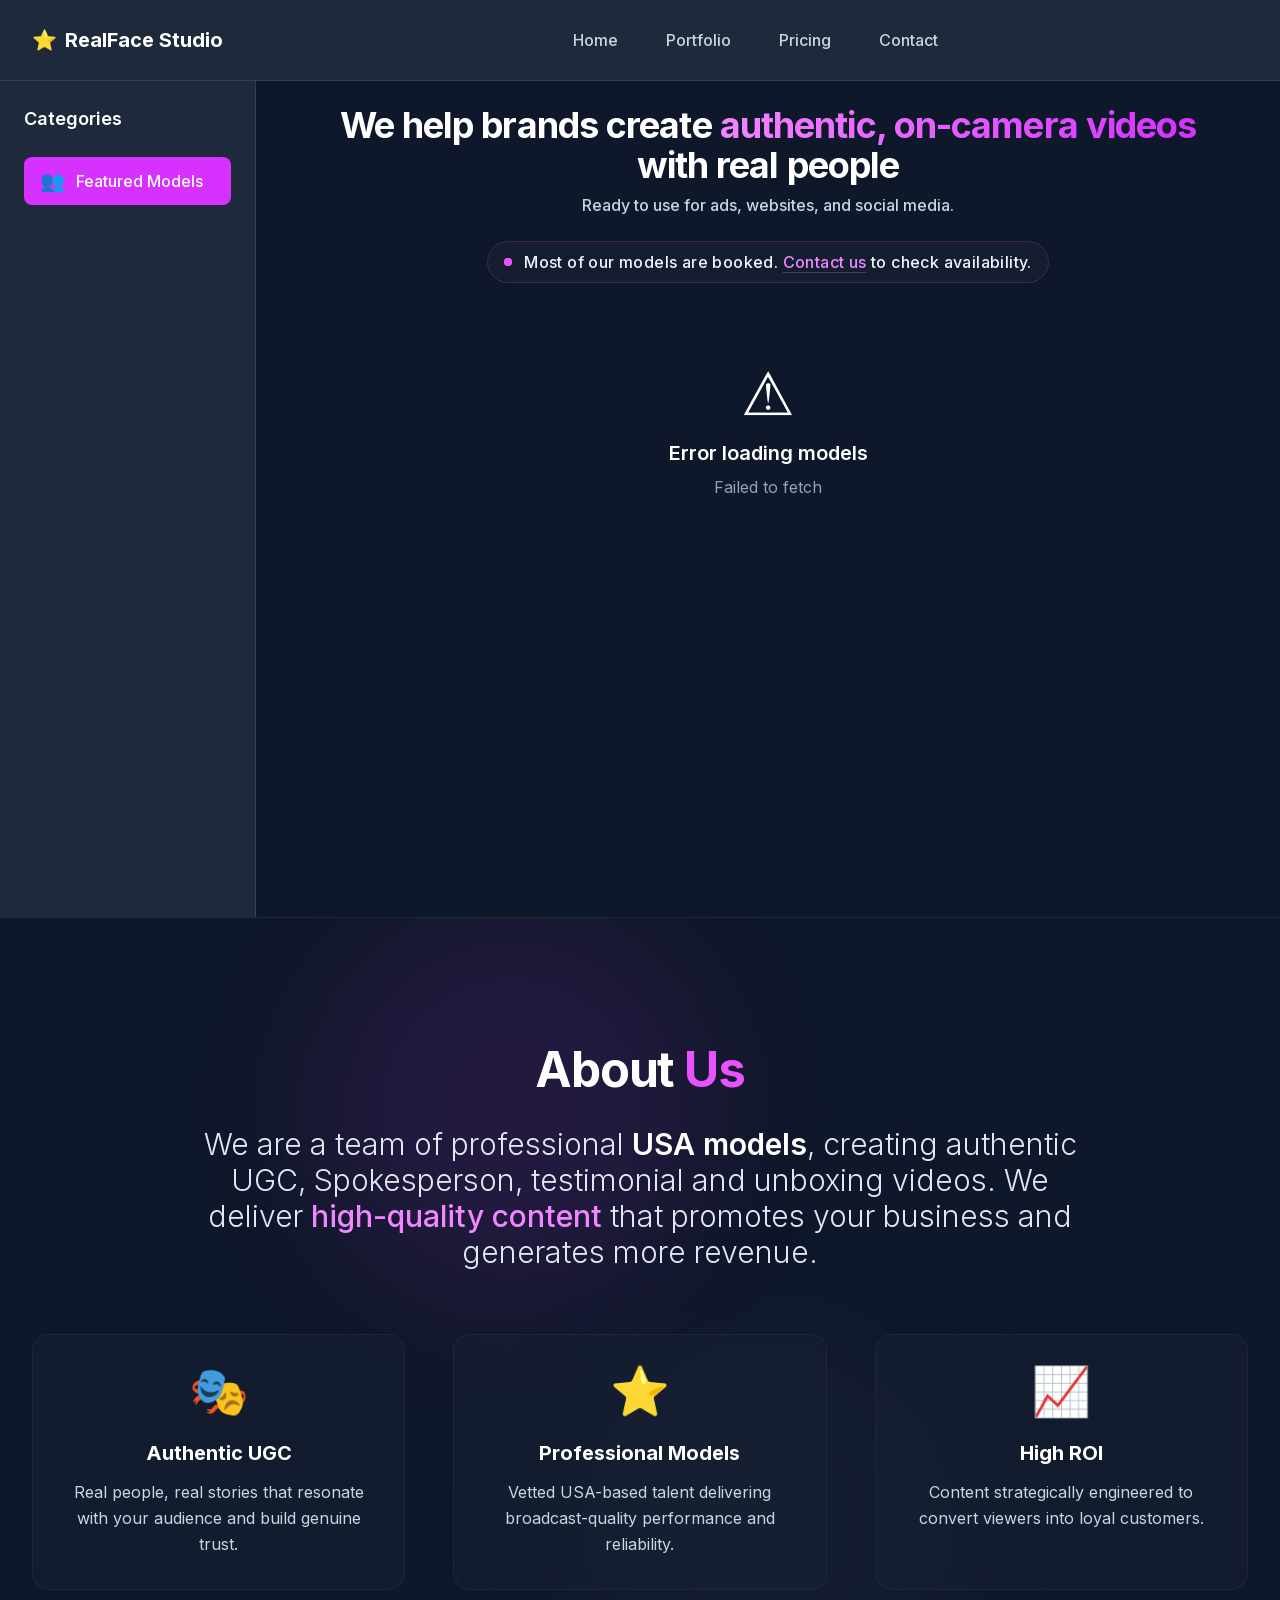
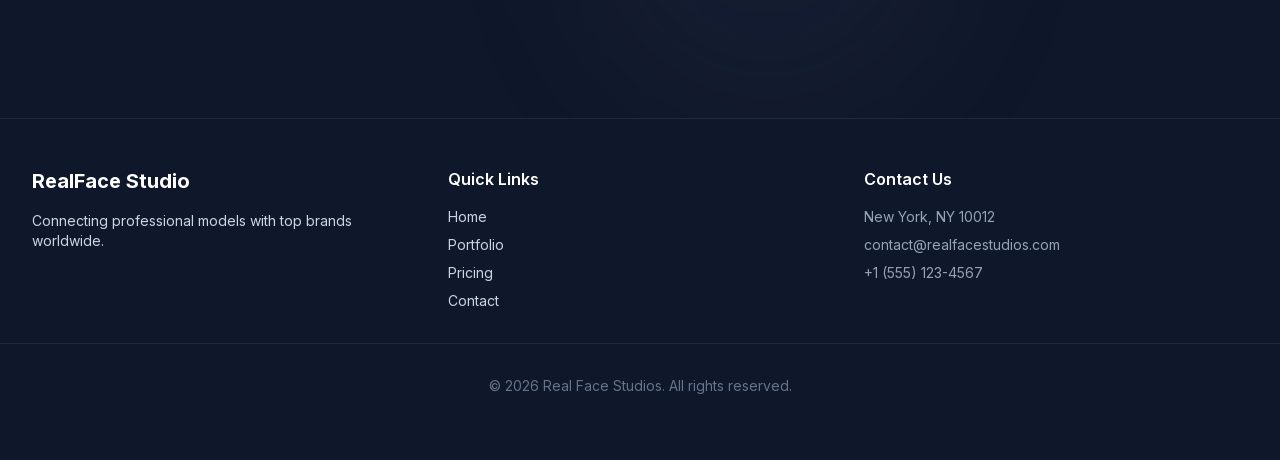
==== commit 46ad4da7: "Update pricing page with new Diamond package details and social media links in footer" ====
--- a/index.html
+++ b/index.html
@@ -1 +1 @@
-<!DOCTYPE html><html lang="en"><head><meta charSet="utf-8"/><meta name="viewport" content="width=device-width, initial-scale=1"/><link rel="preload" href="/_next/static/media/e4af272ccee01ff0-s.p.woff2" as="font" crossorigin="" type="font/woff2"/><link rel="stylesheet" href="/_next/static/css/78fd6d817c1ef994.css" crossorigin="" data-precedence="next"/><link rel="preload" as="script" fetchPriority="low" href="/_next/static/chunks/webpack-d167e881cf4f05d1.js" crossorigin=""/><script src="/_next/static/chunks/fd9d1056-32ebfd89680de79d.js" async="" crossorigin=""></script><script src="/_next/static/chunks/472-3ddfe5df2a9d2d48.js" async="" crossorigin=""></script><script src="/_next/static/chunks/main-app-21e04f82b79b4513.js" async="" crossorigin=""></script><script src="/_next/static/chunks/569-47d28bf33d768917.js" async=""></script><script src="/_next/static/chunks/846-f56c59300eda2d5d.js" async=""></script><script src="/_next/static/chunks/648-46286bd0dc8b2770.js" async=""></script><script src="/_next/static/chunks/app/page-80aabc726f6070ac.js" async=""></script><script src="/_next/static/chunks/app/layout-02c7192b5a749764.js" async=""></script><title>RealFace Studio - Professional Modeling Agency</title><meta name="description" content="RealFace Studio connects professional models with top brands for UGC, commercials, and more."/><link rel="shortcut icon" href="/icon.svg"/><link rel="icon" href="/icon.svg"/><link rel="apple-touch-icon" href="/icon.svg"/><meta name="next-size-adjust"/><script src="/_next/static/chunks/polyfills-c67a75d1b6f99dc8.js" crossorigin="" noModule=""></script></head><body class="__className_f367f3"><div class="flex flex-col min-h-screen"><div class="flex-grow"><div class="min-h-screen bg-primary-900"><header class="bg-primary-800 border-b border-primary-700 sticky top-0 z-40"><div class="max-w-7xl mx-auto px-3 sm:px-4 lg:px-8"><div class="flex justify-between items-center h-16 sm:h-20"><div class="flex items-center min-w-0"><div class="flex-shrink-0"><a class="flex items-center gap-1.5 sm:gap-2" href="/"><h1 class="text-base sm:text-xl font-bold text-white flex items-center gap-1.5 sm:gap-2"><span class="text-accent-500">⭐</span><span class="truncate">RealFace Studio</span></h1></a></div></div><nav class="hidden md:block"><div class="ml-10 flex items-baseline space-x-4"><a class="px-4 py-2.5 rounded-md text-base font-medium transition-colors text-white bg-accent-600" href="/">Home</a><a class="px-4 py-2.5 rounded-md text-base font-medium transition-colors text-primary-300 hover:text-white hover:bg-primary-700" href="/portfolio/">Portfolio</a><a class="px-4 py-2.5 rounded-md text-base font-medium transition-colors text-primary-300 hover:text-white hover:bg-primary-700" href="/pricing/">Pricing</a><a class="px-4 py-2.5 rounded-md text-base font-medium transition-colors text-primary-300 hover:text-white hover:bg-primary-700" href="/contact/">Contact</a></div></nav><div class="flex items-center gap-2 sm:gap-4"><button class="md:hidden text-primary-300 hover:text-white p-2 rounded-md transition-colors"><svg class="w-6 h-6" fill="none" stroke="currentColor" viewBox="0 0 24 24"><path stroke-linecap="round" stroke-linejoin="round" stroke-width="2" d="M4 6h16M4 12h16M4 18h16"></path></svg></button></div></div></div></header><div class="flex flex-col lg:flex-row"><div class="hidden lg:block"><aside class="hidden lg:block w-64 bg-primary-800 border-r border-primary-700 min-h-[calc(100vh-4rem)] sticky top-16"><div class="p-4 lg:p-6"><h3 class="text-lg font-semibold text-white mb-6">Categories</h3><nav class="space-y-2"><button class="category-btn active"><span class="text-xl w-6 h-6 flex items-center justify-center flex-shrink-0"><span>👥</span></span><span class="font-medium">Featured Models</span></button></nav></div></aside></div><div class="lg:hidden bg-primary-800 border-b border-primary-700 px-4 py-3 overflow-x-auto"><div class="flex gap-2 min-w-max"><button class="px-4 py-2 rounded-md text-sm font-medium whitespace-nowrap transition-colors bg-accent-600 text-white"><span class="mr-2">👥</span>Featured Models</button></div></div><main class="flex-1 pt-2 sm:pt-4 lg:pt-6 px-3 sm:px-4 lg:px-6"><div class="max-w-[1440px] mx-auto"><div class="mb-4 sm:mb-6 text-center max-w-4xl mx-auto"><h1 class="text-2xl sm:text-3xl md:text-4xl font-bold text-white mb-2 leading-tight tracking-tight">We help brands create <span class="text-transparent bg-clip-text bg-gradient-to-r from-accent-400 to-accent-600">authentic, on-camera videos</span> with real people</h1><p class="text-sm sm:text-base text-primary-300 font-medium">Ready to use for ads, websites, and social media.</p></div><div class="mb-4 flex justify-center"><button class="group relative px-4 py-2 bg-primary-800/40 backdrop-blur-md border border-accent-500/20 rounded-full overflow-hidden transition-all duration-500 hover:border-accent-500/50 hover:shadow-[0_0_30px_rgba(var(--accent-rgb),0.15)] hover:scale-[1.02] active:scale-95"><div class="flex items-center gap-3 text-sm sm:text-base"><span class="relative flex h-2 w-2"><span class="animate-ping absolute inline-flex h-full w-full rounded-full bg-accent-400 opacity-75"></span><span class="relative inline-flex rounded-full h-2 w-2 bg-accent-500"></span></span><span class="text-primary-100 font-medium tracking-wide group-hover:text-white transition-colors">Most of our models are booked. <span class="text-accent-400 group-hover:text-accent-300 underline underline-offset-4 decoration-accent-500/30 transition-colors">Contact us</span> to check availability.</span></div><div class="absolute inset-0 bg-gradient-to-r from-transparent via-accent-500/5 to-transparent -translate-x-full group-hover:translate-x-full transition-transform duration-1000"></div></button></div><div class="text-center py-16"><div class="text-6xl mb-4 animate-pulse">⏳</div><h3 class="text-xl font-semibold text-white mb-2">Loading models...</h3></div></div></main></div><section class="relative py-20 sm:py-24 lg:py-32 bg-primary-900 overflow-hidden border-t border-primary-800"><div class="absolute top-0 left-1/2 -translate-x-1/2 w-full h-full max-w-7xl pointer-events-none"><div class="absolute top-0 left-1/4 w-96 h-96 bg-accent-600/10 rounded-full blur-3xl"></div><div class="absolute bottom-0 right-1/4 w-96 h-96 bg-primary-600/10 rounded-full blur-3xl"></div></div><div class="relative max-w-7xl mx-auto px-4 sm:px-6 lg:px-8 text-center"><h2 class="text-3xl sm:text-4xl lg:text-5xl font-bold text-white mb-8 tracking-tight">About <span class="text-accent-500">Us</span></h2><div class="max-w-4xl mx-auto mb-16"><p class="text-xl sm:text-2xl lg:text-3xl text-primary-200 leading-relaxed font-light">We are a team of professional <span class="text-white font-semibold">USA models</span>, creating authentic UGC, Spokesperson, testimonial and unboxing videos. We deliver <span class="text-accent-400 font-medium">high-quality content</span> that promotes your business and generates more revenue.</p></div><div class="grid grid-cols-1 md:grid-cols-3 gap-8 lg:gap-12"><div class="p-8 rounded-2xl bg-primary-800/30 border border-primary-700/30 backdrop-blur-sm hover:bg-primary-800/50 transition-colors duration-300"><div class="text-5xl mb-6">🎭</div><h3 class="text-xl font-bold text-white mb-3">Authentic UGC</h3><p class="text-primary-300 leading-relaxed">Real people, real stories that resonate with your audience and build genuine trust.</p></div><div class="p-8 rounded-2xl bg-primary-800/30 border border-primary-700/30 backdrop-blur-sm hover:bg-primary-800/50 transition-colors duration-300"><div class="text-5xl mb-6">⭐</div><h3 class="text-xl font-bold text-white mb-3">Professional Models</h3><p class="text-primary-300 leading-relaxed">Vetted USA-based talent delivering broadcast-quality performance and reliability.</p></div><div class="p-8 rounded-2xl bg-primary-800/30 border border-primary-700/30 backdrop-blur-sm hover:bg-primary-800/50 transition-colors duration-300"><div class="text-5xl mb-6">📈</div><h3 class="text-xl font-bold text-white mb-3">High ROI</h3><p class="text-primary-300 leading-relaxed">Content strategically engineered to convert viewers into loyal customers.</p></div></div></div></section></div></div><footer class="bg-primary-950 border-t border-primary-800 py-12"><div class="max-w-7xl mx-auto px-4 sm:px-6 lg:px-8"><div class="grid grid-cols-1 md:grid-cols-3 gap-8 mb-8"><div><h3 class="text-xl font-bold text-white mb-4">RealFace Studio</h3><p class="text-primary-300 text-sm">Connecting professional models with top brands worldwide.</p></div><div><h3 class="text-white font-semibold mb-4">Quick Links</h3><ul class="space-y-2 text-sm"><li><a class="text-primary-300 hover:text-white transition-colors" href="/">Home</a></li><li><a class="text-primary-300 hover:text-white transition-colors" href="/portfolio/">Portfolio</a></li><li><a class="text-primary-300 hover:text-white transition-colors" href="/pricing/">Pricing</a></li><li><a class="text-primary-300 hover:text-white transition-colors" href="/contact/">Contact</a></li></ul></div><div><h3 class="text-white font-semibold mb-4">Contact Us</h3><ul class="space-y-2 text-sm text-primary-400"><li>New York, NY 10012</li><li>contact@realfacestudios.com</li><li>+1 (555) 123-4567</li></ul></div></div></div><div class="border-t border-primary-800 pt-8"><p class="text-primary-500 text-sm text-center">© <!-- -->2026<!-- --> Real Face Studios. All rights reserved.</p><div class="flex gap-4 justify-center mt-4"></div></div></footer></div><script src="/_next/static/chunks/webpack-d167e881cf4f05d1.js" crossorigin="" async=""></script><script>(self.__next_f=self.__next_f||[]).push([0]);self.__next_f.push([2,null])</script><script>self.__next_f.push([1,"1:HL[\"/_next/static/media/e4af272ccee01ff0-s.p.woff2\",\"font\",{\"crossOrigin\":\"\",\"type\":\"font/woff2\"}]\n2:HL[\"/_next/static/css/78fd6d817c1ef994.css\",\"style\",{\"crossOrigin\":\"\"}]\n0:\"$L3\"\n"])</script><script>self.__next_f.push([1,"4:I[3728,[],\"\"]\n6:I[9928,[],\"\"]\n7:I[6954,[],\"\"]\n8:I[7264,[],\"\"]\na:I[8297,[],\"\"]\nb:I[6802,[\"569\",\"static/chunks/569-47d28bf33d768917.js\",\"846\",\"static/chunks/846-f56c59300eda2d5d.js\",\"648\",\"static/chunks/648-46286bd0dc8b2770.js\",\"931\",\"static/chunks/app/page-80aabc726f6070ac.js\"],\"\"]\nc:I[9585,[\"569\",\"static/chunks/569-47d28bf33d768917.js\",\"185\",\"static/chunks/app/layout-02c7192b5a749764.js\"],\"\"]\nd:I[8006,[\"569\",\"static/chunks/569-47d28bf33d768917.js\",\"185\",\"static/chunks/app/layout-02c7192b5a749764.js\"],\"\"]\n"])</script><script>self.__next_f.push([1,"3:[[[\"$\",\"link\",\"0\",{\"rel\":\"stylesheet\",\"href\":\"/_next/static/css/78fd6d817c1ef994.css\",\"precedence\":\"next\",\"crossOrigin\":\"\"}]],[\"$\",\"$L4\",null,{\"buildId\":\"UuqcBj8hN9ZreSaHojXQX\",\"assetPrefix\":\"\",\"initialCanonicalUrl\":\"/\",\"initialTree\":[\"\",{\"children\":[\"__PAGE__\",{}]},\"$undefined\",\"$undefined\",true],\"initialHead\":[false,\"$L5\"],\"globalErrorComponent\":\"$6\",\"children\":[null,[\"$\",\"html\",null,{\"lang\":\"en\",\"children\":[\"$\",\"body\",null,{\"className\":\"__className_f367f3\",\"children\":[\"$\",\"div\",null,{\"className\":\"flex flex-col min-h-screen\",\"children\":[[\"$\",\"div\",null,{\"className\":\"flex-grow\",\"children\":[\"$\",\"$L7\",null,{\"parallelRouterKey\":\"children\",\"segmentPath\":[\"children\"],\"loading\":\"$undefined\",\"loadingStyles\":\"$undefined\",\"loadingScripts\":\"$undefined\",\"hasLoading\":false,\"error\":\"$undefined\",\"errorStyles\":\"$undefined\",\"errorScripts\":\"$undefined\",\"template\":[\"$\",\"$L8\",null,{}],\"templateStyles\":\"$undefined\",\"templateScripts\":\"$undefined\",\"notFound\":[[\"$\",\"title\",null,{\"children\":\"404: This page could not be found.\"}],[\"$\",\"div\",null,{\"style\":{\"fontFamily\":\"system-ui,\\\"Segoe UI\\\",Roboto,Helvetica,Arial,sans-serif,\\\"Apple Color Emoji\\\",\\\"Segoe UI Emoji\\\"\",\"height\":\"100vh\",\"textAlign\":\"center\",\"display\":\"flex\",\"flexDirection\":\"column\",\"alignItems\":\"center\",\"justifyContent\":\"center\"},\"children\":[\"$\",\"div\",null,{\"children\":[[\"$\",\"style\",null,{\"dangerouslySetInnerHTML\":{\"__html\":\"body{color:#000;background:#fff;margin:0}.next-error-h1{border-right:1px solid rgba(0,0,0,.3)}@media (prefers-color-scheme:dark){body{color:#fff;background:#000}.next-error-h1{border-right:1px solid rgba(255,255,255,.3)}}\"}}],[\"$\",\"h1\",null,{\"className\":\"next-error-h1\",\"style\":{\"display\":\"inline-block\",\"margin\":\"0 20px 0 0\",\"padding\":\"0 23px 0 0\",\"fontSize\":24,\"fontWeight\":500,\"verticalAlign\":\"top\",\"lineHeight\":\"49px\"},\"children\":\"404\"}],[\"$\",\"div\",null,{\"style\":{\"display\":\"inline-block\"},\"children\":[\"$\",\"h2\",null,{\"style\":{\"fontSize\":14,\"fontWeight\":400,\"lineHeight\":\"49px\",\"margin\":0},\"children\":\"This page could not be found.\"}]}]]}]}]],\"notFoundStyles\":[],\"initialChildNode\":[\"$L9\",[\"$\",\"$La\",null,{\"propsForComponent\":{\"params\":{}},\"Component\":\"$b\",\"isStaticGeneration\":true}],null],\"childPropSegment\":\"__PAGE__\",\"styles\":null}]}],[\"$\",\"$Lc\",null,{}],[\"$\",\"$Ld\",null,{}]]}]}]}],null]}]]\n"])</script><script>self.__next_f.push([1,"5:[[\"$\",\"meta\",\"0\",{\"name\":\"viewport\",\"content\":\"width=device-width, initial-scale=1\"}],[\"$\",\"meta\",\"1\",{\"charSet\":\"utf-8\"}],[\"$\",\"title\",\"2\",{\"children\":\"RealFace Studio - Professional Modeling Agency\"}],[\"$\",\"meta\",\"3\",{\"name\":\"description\",\"content\":\"RealFace Studio connects professional models with top brands for UGC, commercials, and more.\"}],[\"$\",\"link\",\"4\",{\"rel\":\"shortcut icon\",\"href\":\"/icon.svg\"}],[\"$\",\"link\",\"5\",{\"rel\":\"icon\",\"href\":\"/icon.svg\"}],[\"$\",\"link\",\"6\",{\"rel\":\"apple-touch-icon\",\"href\":\"/icon.svg\"}],[\"$\",\"meta\",\"7\",{\"name\":\"next-size-adjust\"}]]\n"])</script><script>self.__next_f.push([1,"9:null\n"])</script><script>self.__next_f.push([1,""])</script></body></html>+<!DOCTYPE html><html lang="en"><head><meta charSet="utf-8"/><meta name="viewport" content="width=device-width, initial-scale=1"/><link rel="preload" href="/_next/static/media/e4af272ccee01ff0-s.p.woff2" as="font" crossorigin="" type="font/woff2"/><link rel="stylesheet" href="/_next/static/css/78fd6d817c1ef994.css" crossorigin="" data-precedence="next"/><link rel="preload" as="script" fetchPriority="low" href="/_next/static/chunks/webpack-d167e881cf4f05d1.js" crossorigin=""/><script src="/_next/static/chunks/fd9d1056-32ebfd89680de79d.js" async="" crossorigin=""></script><script src="/_next/static/chunks/472-3ddfe5df2a9d2d48.js" async="" crossorigin=""></script><script src="/_next/static/chunks/main-app-21e04f82b79b4513.js" async="" crossorigin=""></script><script src="/_next/static/chunks/569-47d28bf33d768917.js" async=""></script><script src="/_next/static/chunks/846-f56c59300eda2d5d.js" async=""></script><script src="/_next/static/chunks/648-46286bd0dc8b2770.js" async=""></script><script src="/_next/static/chunks/app/page-80aabc726f6070ac.js" async=""></script><script src="/_next/static/chunks/app/layout-02c7192b5a749764.js" async=""></script><title>RealFace Studio - Professional Modeling Agency</title><meta name="description" content="RealFace Studio connects professional models with top brands for UGC, commercials, and more."/><link rel="shortcut icon" href="/icon.svg"/><link rel="icon" href="/icon.svg"/><link rel="apple-touch-icon" href="/icon.svg"/><meta name="next-size-adjust"/><script src="/_next/static/chunks/polyfills-c67a75d1b6f99dc8.js" crossorigin="" noModule=""></script></head><body class="__className_f367f3"><div class="flex flex-col min-h-screen"><div class="flex-grow"><div class="min-h-screen bg-primary-900"><header class="bg-primary-800 border-b border-primary-700 sticky top-0 z-40"><div class="max-w-7xl mx-auto px-3 sm:px-4 lg:px-8"><div class="flex justify-between items-center h-16 sm:h-20"><div class="flex items-center min-w-0"><div class="flex-shrink-0"><a class="flex items-center gap-1.5 sm:gap-2" href="/"><h1 class="text-base sm:text-xl font-bold text-white flex items-center gap-1.5 sm:gap-2"><span class="text-accent-500">⭐</span><span class="truncate">RealFace Studio</span></h1></a></div></div><nav class="hidden md:block"><div class="ml-10 flex items-baseline space-x-4"><a class="px-4 py-2.5 rounded-md text-base font-medium transition-colors text-white bg-accent-600" href="/">Home</a><a class="px-4 py-2.5 rounded-md text-base font-medium transition-colors text-primary-300 hover:text-white hover:bg-primary-700" href="/portfolio/">Portfolio</a><a class="px-4 py-2.5 rounded-md text-base font-medium transition-colors text-primary-300 hover:text-white hover:bg-primary-700" href="/pricing/">Pricing</a><a class="px-4 py-2.5 rounded-md text-base font-medium transition-colors text-primary-300 hover:text-white hover:bg-primary-700" href="/contact/">Contact</a></div></nav><div class="flex items-center gap-2 sm:gap-4"><button class="md:hidden text-primary-300 hover:text-white p-2 rounded-md transition-colors"><svg class="w-6 h-6" fill="none" stroke="currentColor" viewBox="0 0 24 24"><path stroke-linecap="round" stroke-linejoin="round" stroke-width="2" d="M4 6h16M4 12h16M4 18h16"></path></svg></button></div></div></div></header><div class="flex flex-col lg:flex-row"><div class="hidden lg:block"><aside class="hidden lg:block w-64 bg-primary-800 border-r border-primary-700 min-h-[calc(100vh-4rem)] sticky top-16"><div class="p-4 lg:p-6"><h3 class="text-lg font-semibold text-white mb-6">Categories</h3><nav class="space-y-2"><button class="category-btn active"><span class="text-xl w-6 h-6 flex items-center justify-center flex-shrink-0"><span>👥</span></span><span class="font-medium">Featured Models</span></button></nav></div></aside></div><div class="lg:hidden bg-primary-800 border-b border-primary-700 px-4 py-3 overflow-x-auto"><div class="flex gap-2 min-w-max"><button class="px-4 py-2 rounded-md text-sm font-medium whitespace-nowrap transition-colors bg-accent-600 text-white"><span class="mr-2">👥</span>Featured Models</button></div></div><main class="flex-1 pt-2 sm:pt-4 lg:pt-6 px-3 sm:px-4 lg:px-6"><div class="max-w-[1440px] mx-auto"><div class="mb-4 sm:mb-6 text-center max-w-4xl mx-auto"><h1 class="text-2xl sm:text-3xl md:text-4xl font-bold text-white mb-2 leading-tight tracking-tight">We help brands create <span class="text-transparent bg-clip-text bg-gradient-to-r from-accent-400 to-accent-600">authentic, on-camera videos</span> with real people</h1><p class="text-sm sm:text-base text-primary-300 font-medium">Ready to use for ads, websites, and social media.</p></div><div class="mb-4 flex justify-center"><button class="group relative px-4 py-2 bg-primary-800/40 backdrop-blur-md border border-accent-500/20 rounded-full overflow-hidden transition-all duration-500 hover:border-accent-500/50 hover:shadow-[0_0_30px_rgba(var(--accent-rgb),0.15)] hover:scale-[1.02] active:scale-95"><div class="flex items-center gap-3 text-sm sm:text-base"><span class="relative flex h-2 w-2"><span class="animate-ping absolute inline-flex h-full w-full rounded-full bg-accent-400 opacity-75"></span><span class="relative inline-flex rounded-full h-2 w-2 bg-accent-500"></span></span><span class="text-primary-100 font-medium tracking-wide group-hover:text-white transition-colors">Most of our models are booked. <span class="text-accent-400 group-hover:text-accent-300 underline underline-offset-4 decoration-accent-500/30 transition-colors">Contact us</span> to check availability.</span></div><div class="absolute inset-0 bg-gradient-to-r from-transparent via-accent-500/5 to-transparent -translate-x-full group-hover:translate-x-full transition-transform duration-1000"></div></button></div><div class="text-center py-16"><div class="text-6xl mb-4 animate-pulse">⏳</div><h3 class="text-xl font-semibold text-white mb-2">Loading models...</h3></div></div></main></div><section class="relative py-20 sm:py-24 lg:py-32 bg-primary-900 overflow-hidden border-t border-primary-800"><div class="absolute top-0 left-1/2 -translate-x-1/2 w-full h-full max-w-7xl pointer-events-none"><div class="absolute top-0 left-1/4 w-96 h-96 bg-accent-600/10 rounded-full blur-3xl"></div><div class="absolute bottom-0 right-1/4 w-96 h-96 bg-primary-600/10 rounded-full blur-3xl"></div></div><div class="relative max-w-7xl mx-auto px-4 sm:px-6 lg:px-8 text-center"><h2 class="text-3xl sm:text-4xl lg:text-5xl font-bold text-white mb-8 tracking-tight">About <span class="text-accent-500">Us</span></h2><div class="max-w-4xl mx-auto mb-16"><p class="text-xl sm:text-2xl lg:text-3xl text-primary-200 leading-relaxed font-light">We are a team of professional <span class="text-white font-semibold">USA models</span>, creating authentic UGC, Spokesperson, testimonial and unboxing videos. We deliver <span class="text-accent-400 font-medium">high-quality content</span> that promotes your business and generates more revenue.</p></div><div class="grid grid-cols-1 md:grid-cols-3 gap-8 lg:gap-12"><div class="p-8 rounded-2xl bg-primary-800/30 border border-primary-700/30 backdrop-blur-sm hover:bg-primary-800/50 transition-colors duration-300"><div class="text-5xl mb-6">🎭</div><h3 class="text-xl font-bold text-white mb-3">Authentic UGC</h3><p class="text-primary-300 leading-relaxed">Real people, real stories that resonate with your audience and build genuine trust.</p></div><div class="p-8 rounded-2xl bg-primary-800/30 border border-primary-700/30 backdrop-blur-sm hover:bg-primary-800/50 transition-colors duration-300"><div class="text-5xl mb-6">⭐</div><h3 class="text-xl font-bold text-white mb-3">Professional Models</h3><p class="text-primary-300 leading-relaxed">Vetted USA-based talent delivering broadcast-quality performance and reliability.</p></div><div class="p-8 rounded-2xl bg-primary-800/30 border border-primary-700/30 backdrop-blur-sm hover:bg-primary-800/50 transition-colors duration-300"><div class="text-5xl mb-6">📈</div><h3 class="text-xl font-bold text-white mb-3">High ROI</h3><p class="text-primary-300 leading-relaxed">Content strategically engineered to convert viewers into loyal customers.</p></div></div></div></section></div></div><footer class="bg-primary-950 border-t border-primary-800 py-12"><div class="max-w-7xl mx-auto px-4 sm:px-6 lg:px-8"><div class="grid grid-cols-1 md:grid-cols-3 gap-8 mb-8"><div><h3 class="text-xl font-bold text-white mb-4">RealFace Studio</h3><p class="text-primary-300 text-sm">Connecting professional models with top brands worldwide.</p></div><div><h3 class="text-white font-semibold mb-4">Quick Links</h3><ul class="space-y-2 text-sm"><li><a class="text-primary-300 hover:text-white transition-colors" href="/">Home</a></li><li><a class="text-primary-300 hover:text-white transition-colors" href="/portfolio/">Portfolio</a></li><li><a class="text-primary-300 hover:text-white transition-colors" href="/pricing/">Pricing</a></li><li><a class="text-primary-300 hover:text-white transition-colors" href="/contact/">Contact</a></li></ul></div><div><h3 class="text-white font-semibold mb-4">Contact Us</h3><ul class="space-y-2 text-sm text-primary-400"><li>New York, NY 10012</li><li>contact@realfacestudios.com</li><li>+1 (555) 123-4567</li></ul></div></div></div><div class="border-t border-primary-800 pt-8"><p class="text-primary-500 text-sm text-center">© <!-- -->2026<!-- --> Real Face Studios. All rights reserved.</p><div class="flex gap-4 justify-center mt-4"><a href="https://instagram.com/realfacestudios" target="_blank" rel="noopener noreferrer" aria-label="Instagram" class="text-primary-400 hover:text-accent-400 transition-colors p-2 rounded-full hover:bg-primary-800"><svg class="w-5 h-5" fill="currentColor" viewBox="0 0 24 24" aria-hidden="true"><path d="M12 2.163c3.204 0 3.584.012 4.85.07 3.252.148 4.771 1.691 4.919 4.919.058 1.265.069 1.645.069 4.849 0 3.205-.012 3.584-.069 4.849-.149 3.225-1.664 4.771-4.919 4.919-1.266.058-1.644.07-4.85.07-3.204 0-3.584-.012-4.849-.07-3.26-.149-4.771-1.699-4.919-4.92-.058-1.265-.07-1.644-.07-4.849 0-3.204.012-3.583.07-4.849.149-3.227 1.664-4.771 4.919-4.919 1.266-.057 1.645-.069 4.849-.069zM12 0C8.741 0 8.333.014 7.053.072 2.695.272.273 2.69.073 7.052.014 8.333 0 8.741 0 12c0 3.259.014 3.668.072 4.948.2 4.358 2.618 6.78 6.98 6.98C8.333 23.986 8.741 24 12 24c3.259 0 3.668-.014 4.948-.072 4.354-.2 6.782-2.618 6.979-6.98.059-1.28.073-1.689.073-4.948 0-3.259-.014-3.667-.072-4.947-.196-4.354-2.617-6.78-6.979-6.98C15.668.014 15.259 0 12 0zm0 5.838a6.162 6.162 0 100 12.324 6.162 6.162 0 000-12.324zM12 16a4 4 0 110-8 4 4 0 010 8zm6.406-11.845a1.44 1.44 0 100 2.881 1.44 1.44 0 000-2.881z"/></svg></a><a href="https://tiktok.com/@realfacestudios" target="_blank" rel="noopener noreferrer" aria-label="TikTok" class="text-primary-400 hover:text-accent-400 transition-colors p-2 rounded-full hover:bg-primary-800"><svg class="w-5 h-5" fill="currentColor" viewBox="0 0 24 24" aria-hidden="true"><path d="M19.59 6.69a4.83 4.83 0 01-3.77-4.25V2h-3.45v13.67a2.89 2.89 0 01-5.2 1.74 2.89 2.89 0 012.31-4.64 2.93 2.93 0 01.88.13V9.4a6.84 6.84 0 00-1-.05A6.33 6.33 0 005 20.1a6.34 6.34 0 0010.86-4.43v-7a8.16 8.16 0 004.77 1.52v-3.4a4.85 4.85 0 01-1.04-.1z"/></svg></a><a href="https://youtube.com/@realfacestudios" target="_blank" rel="noopener noreferrer" aria-label="YouTube" class="text-primary-400 hover:text-accent-400 transition-colors p-2 rounded-full hover:bg-primary-800"><svg class="w-5 h-5" fill="currentColor" viewBox="0 0 24 24" aria-hidden="true"><path d="M23.498 6.186a3.016 3.016 0 00-2.122-2.136C19.505 3.545 12 3.545 12 3.545s-7.505 0-9.377.505A3.017 3.017 0 00.502 6.186C0 8.07 0 12 0 12s0 3.93.502 5.814a3.016 3.016 0 002.122 2.136c1.871.505 9.376.505 9.376.505s7.505 0 9.377-.505a3.015 3.015 0 002.122-2.136C24 15.93 24 12 24 12s0-3.93-.502-5.814zM9.545 15.568V8.432L15.818 12l-6.273 3.568z"/></svg></a><a href="https://x.com/realfacestudios" target="_blank" rel="noopener noreferrer" aria-label="X" class="text-primary-400 hover:text-accent-400 transition-colors p-2 rounded-full hover:bg-primary-800"><svg class="w-5 h-5" fill="currentColor" viewBox="0 0 24 24" aria-hidden="true"><path d="M18.244 2.25h3.308l-7.227 8.26 8.502 11.24H16.17l-5.214-6.817L4.99 21.75H1.68l7.73-8.835L1.254 2.25H8.08l4.713 6.231zm-1.161 17.52h1.833L7.084 4.126H5.117z"/></svg></a><a href="https://linkedin.com/company/realfacestudios" target="_blank" rel="noopener noreferrer" aria-label="LinkedIn" class="text-primary-400 hover:text-accent-400 transition-colors p-2 rounded-full hover:bg-primary-800"><svg class="w-5 h-5" fill="currentColor" viewBox="0 0 24 24" aria-hidden="true"><path d="M20.447 20.452h-3.554v-5.569c0-1.328-.027-3.037-1.852-3.037-1.853 0-2.136 1.445-2.136 2.939v5.667H9.351V9h3.414v1.561h.046c.477-.9 1.637-1.85 3.37-1.85 3.601 0 4.267 2.37 4.267 5.455v6.286zM5.337 7.433a2.062 2.062 0 01-2.063-2.065 2.064 2.064 0 112.063 2.065zm1.782 13.019H3.555V9h3.564v11.452zM22.225 0H1.771C.792 0 0 .774 0 1.729v20.542C0 23.227.792 24 1.771 24h20.451C23.2 24 24 23.227 24 22.271V1.729C24 .774 23.2 0 22.225 0z"/></svg></a></div></div></footer></div><script src="/_next/static/chunks/webpack-d167e881cf4f05d1.js" crossorigin="" async=""></script><script>(self.__next_f=self.__next_f||[]).push([0]);self.__next_f.push([2,null])</script><script>self.__next_f.push([1,"1:HL[\"/_next/static/media/e4af272ccee01ff0-s.p.woff2\",\"font\",{\"crossOrigin\":\"\",\"type\":\"font/woff2\"}]\n2:HL[\"/_next/static/css/78fd6d817c1ef994.css\",\"style\",{\"crossOrigin\":\"\"}]\n0:\"$L3\"\n"])</script><script>self.__next_f.push([1,"4:I[3728,[],\"\"]\n6:I[9928,[],\"\"]\n7:I[6954,[],\"\"]\n8:I[7264,[],\"\"]\na:I[8297,[],\"\"]\nb:I[6802,[\"569\",\"static/chunks/569-47d28bf33d768917.js\",\"846\",\"static/chunks/846-f56c59300eda2d5d.js\",\"648\",\"static/chunks/648-46286bd0dc8b2770.js\",\"931\",\"static/chunks/app/page-80aabc726f6070ac.js\"],\"\"]\nc:I[9585,[\"569\",\"static/chunks/569-47d28bf33d768917.js\",\"185\",\"static/chunks/app/layout-02c7192b5a749764.js\"],\"\"]\nd:I[8006,[\"569\",\"static/chunks/569-47d28bf33d768917.js\",\"185\",\"static/chunks/app/layout-02c7192b5a749764.js\"],\"\"]\n"])</script><script>self.__next_f.push([1,"3:[[[\"$\",\"link\",\"0\",{\"rel\":\"stylesheet\",\"href\":\"/_next/static/css/78fd6d817c1ef994.css\",\"precedence\":\"next\",\"crossOrigin\":\"\"}]],[\"$\",\"$L4\",null,{\"buildId\":\"UuqcBj8hN9ZreSaHojXQX\",\"assetPrefix\":\"\",\"initialCanonicalUrl\":\"/\",\"initialTree\":[\"\",{\"children\":[\"__PAGE__\",{}]},\"$undefined\",\"$undefined\",true],\"initialHead\":[false,\"$L5\"],\"globalErrorComponent\":\"$6\",\"children\":[null,[\"$\",\"html\",null,{\"lang\":\"en\",\"children\":[\"$\",\"body\",null,{\"className\":\"__className_f367f3\",\"children\":[\"$\",\"div\",null,{\"className\":\"flex flex-col min-h-screen\",\"children\":[[\"$\",\"div\",null,{\"className\":\"flex-grow\",\"children\":[\"$\",\"$L7\",null,{\"parallelRouterKey\":\"children\",\"segmentPath\":[\"children\"],\"loading\":\"$undefined\",\"loadingStyles\":\"$undefined\",\"loadingScripts\":\"$undefined\",\"hasLoading\":false,\"error\":\"$undefined\",\"errorStyles\":\"$undefined\",\"errorScripts\":\"$undefined\",\"template\":[\"$\",\"$L8\",null,{}],\"templateStyles\":\"$undefined\",\"templateScripts\":\"$undefined\",\"notFound\":[[\"$\",\"title\",null,{\"children\":\"404: This page could not be found.\"}],[\"$\",\"div\",null,{\"style\":{\"fontFamily\":\"system-ui,\\\"Segoe UI\\\",Roboto,Helvetica,Arial,sans-serif,\\\"Apple Color Emoji\\\",\\\"Segoe UI Emoji\\\"\",\"height\":\"100vh\",\"textAlign\":\"center\",\"display\":\"flex\",\"flexDirection\":\"column\",\"alignItems\":\"center\",\"justifyContent\":\"center\"},\"children\":[\"$\",\"div\",null,{\"children\":[[\"$\",\"style\",null,{\"dangerouslySetInnerHTML\":{\"__html\":\"body{color:#000;background:#fff;margin:0}.next-error-h1{border-right:1px solid rgba(0,0,0,.3)}@media (prefers-color-scheme:dark){body{color:#fff;background:#000}.next-error-h1{border-right:1px solid rgba(255,255,255,.3)}}\"}}],[\"$\",\"h1\",null,{\"className\":\"next-error-h1\",\"style\":{\"display\":\"inline-block\",\"margin\":\"0 20px 0 0\",\"padding\":\"0 23px 0 0\",\"fontSize\":24,\"fontWeight\":500,\"verticalAlign\":\"top\",\"lineHeight\":\"49px\"},\"children\":\"404\"}],[\"$\",\"div\",null,{\"style\":{\"display\":\"inline-block\"},\"children\":[\"$\",\"h2\",null,{\"style\":{\"fontSize\":14,\"fontWeight\":400,\"lineHeight\":\"49px\",\"margin\":0},\"children\":\"This page could not be found.\"}]}]]}]}]],\"notFoundStyles\":[],\"initialChildNode\":[\"$L9\",[\"$\",\"$La\",null,{\"propsForComponent\":{\"params\":{}},\"Component\":\"$b\",\"isStaticGeneration\":true}],null],\"childPropSegment\":\"__PAGE__\",\"styles\":null}]}],[\"$\",\"$Lc\",null,{}],[\"$\",\"$Ld\",null,{}]]}]}]}],null]}]]\n"])</script><script>self.__next_f.push([1,"5:[[\"$\",\"meta\",\"0\",{\"name\":\"viewport\",\"content\":\"width=device-width, initial-scale=1\"}],[\"$\",\"meta\",\"1\",{\"charSet\":\"utf-8\"}],[\"$\",\"title\",\"2\",{\"children\":\"RealFace Studio - Professional Modeling Agency\"}],[\"$\",\"meta\",\"3\",{\"name\":\"description\",\"content\":\"RealFace Studio connects professional models with top brands for UGC, commercials, and more.\"}],[\"$\",\"link\",\"4\",{\"rel\":\"shortcut icon\",\"href\":\"/icon.svg\"}],[\"$\",\"link\",\"5\",{\"rel\":\"icon\",\"href\":\"/icon.svg\"}],[\"$\",\"link\",\"6\",{\"rel\":\"apple-touch-icon\",\"href\":\"/icon.svg\"}],[\"$\",\"meta\",\"7\",{\"name\":\"next-size-adjust\"}]]\n"])</script><script>self.__next_f.push([1,"9:null\n"])</script><script>self.__next_f.push([1,""])</script></body></html>
